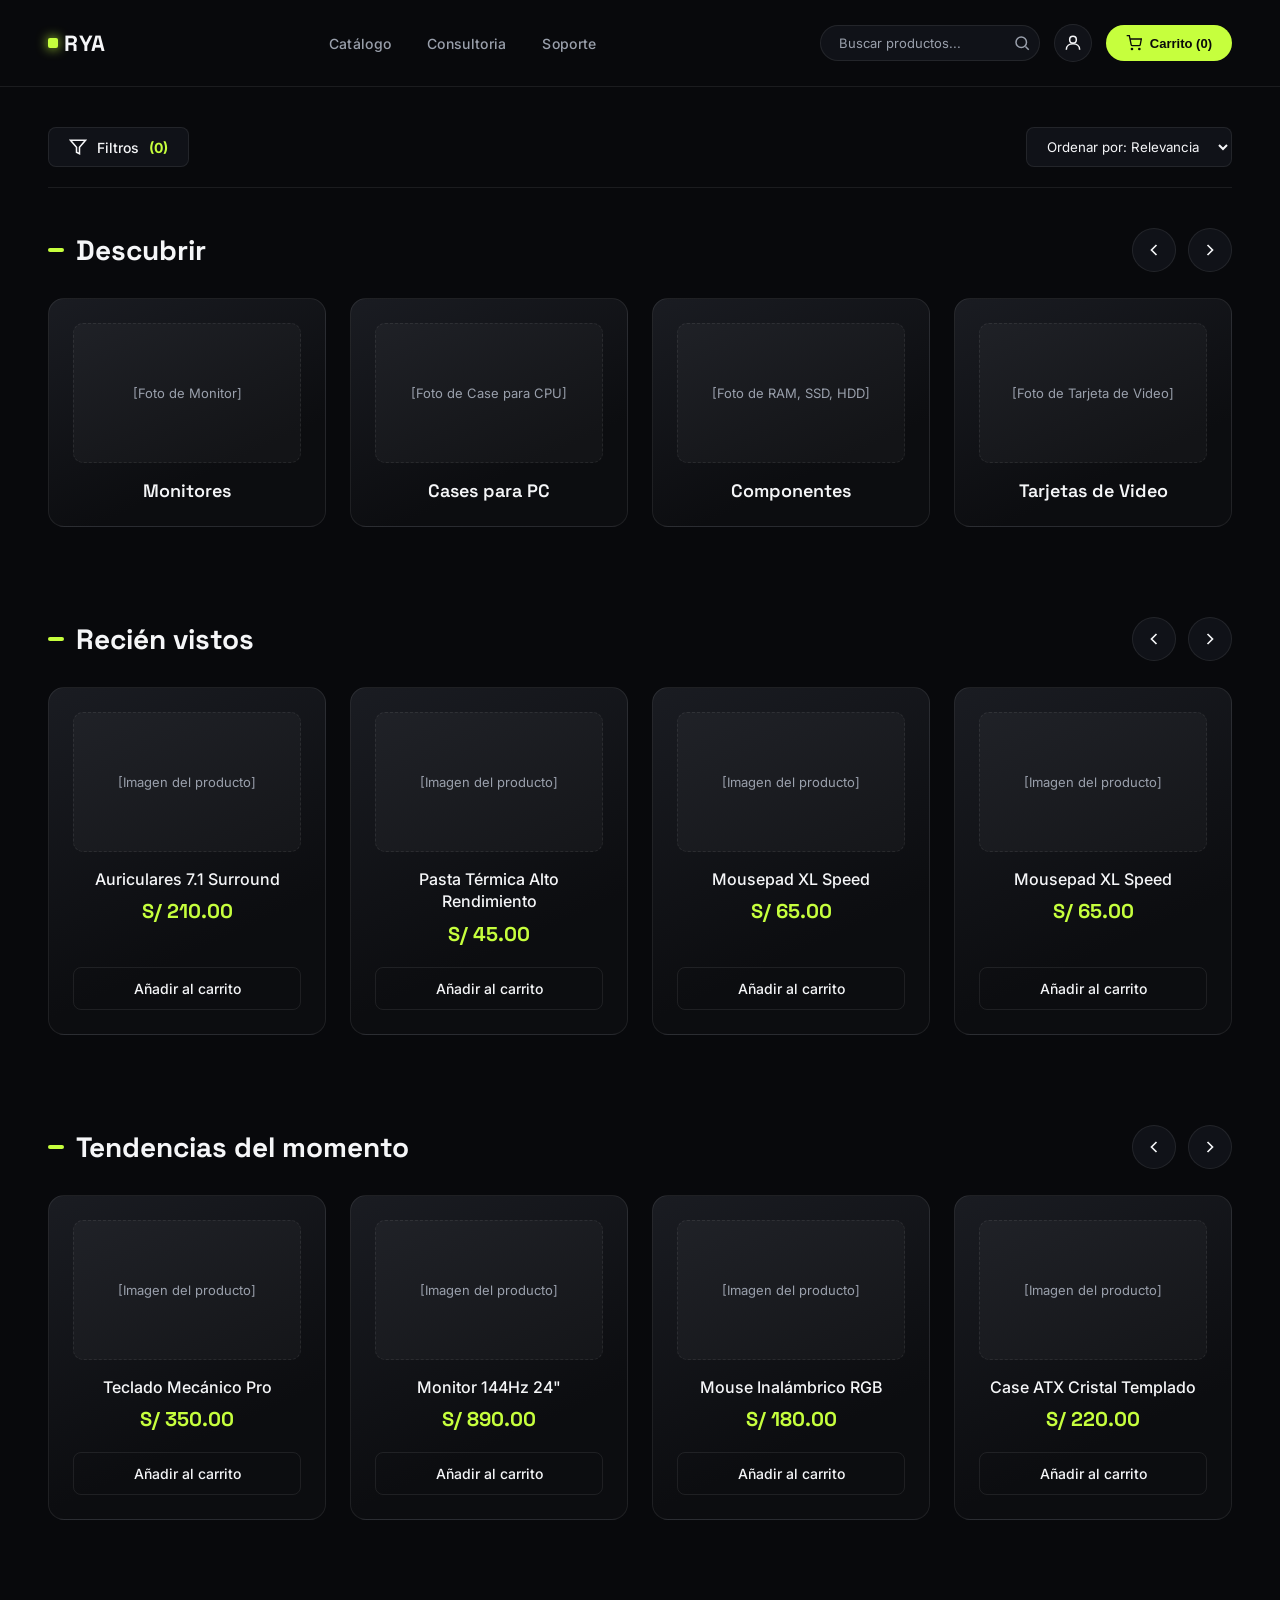
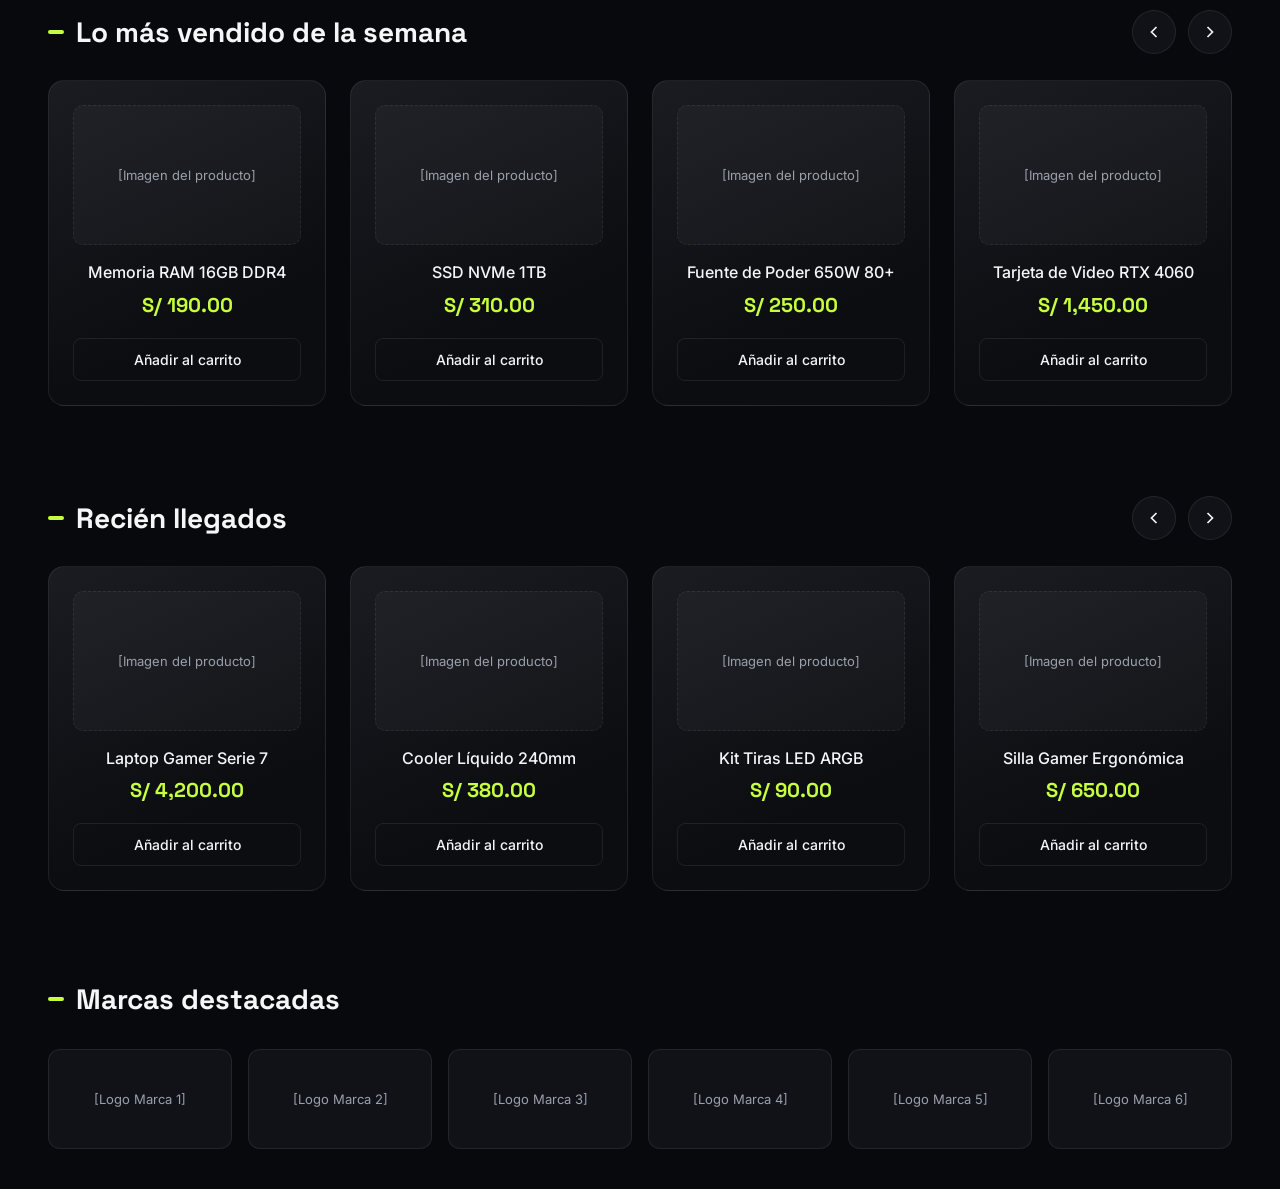
==== src/main/resources/static/index.html @ 14c5482c "Añadido de carrusel para todas las secciones" ====
<!DOCTYPE html>
<html lang="es">
<head>
<meta charset="UTF-8">
<meta name="viewport" content="width=device-width, initial-scale=1.0">
<title>VOLTA — Tecnología que se siente</title>
<link rel="preconnect" href="https://fonts.googleapis.com">
<link href="https://fonts.googleapis.com/css2?family=Space+Grotesk:wght@500;700&family=Inter:wght@400;500;600&display=swap" rel="stylesheet">
<link rel="stylesheet" href="styles.css">
</head>
<body>

<header>
  <div class="logo">RYA</div>
  <nav>
    <ul>
      <li><a href="#">Catálogo</a></li>
      <li><a href="#">Consultoria</a></li>
      <li><a href="#">Soporte</a></li>
    </ul>
  </nav>
  <div class="nav-icons">
    <div class="search-box">
      <input type="text" placeholder="Buscar productos...">
      <svg width="18" height="18" viewBox="0 0 24 24" fill="none" stroke="currentColor" stroke-width="2">
        <circle cx="11" cy="11" r="7"></circle>
        <line x1="21" y1="21" x2="16.65" y2="16.65"></line>
      </svg>
    </div>
    <button class="icon-btn" aria-label="Cuenta">
      <svg width="20" height="20" viewBox="0 0 24 24" fill="none" stroke="currentColor" stroke-width="1.8">
        <circle cx="12" cy="8" r="4"></circle>
        <path d="M4 20c0-4.4 3.6-7 8-7s8 2.6 8 7"></path>
      </svg>
    </button>
    <button class="cart-btn">
      <svg width="16" height="16" viewBox="0 0 24 24" fill="none" stroke="currentColor" stroke-width="2">
        <circle cx="9" cy="21" r="1"></circle>
        <circle cx="20" cy="21" r="1"></circle>
        <path d="M1 1h4l2.7 13.4a2 2 0 0 0 2 1.6h9.7a2 2 0 0 0 2-1.6L23 6H6"></path>
      </svg>
      Carrito (0)
    </button>
  </div>
</header>

<main class="page-content">
  
  <!-- BARRA DE HERRAMIENTAS (TOOLBAR) -->
  <div class="shop-toolbar">
    <button id="btnOpenFilters" class="filter-btn">
      <svg width="18" height="18" viewBox="0 0 24 24" fill="none" stroke="currentColor" stroke-width="2">
        <polygon points="22 3 2 3 10 12.46 10 19 14 21 14 12.46 22 3"></polygon>
      </svg>
      Filtros <span id="filterCount">(0)</span>
    </button>
    <div class="sort-box">
      <select>
        <option>Ordenar por: Relevancia</option>
        <option>Precio: Menor a Mayor</option>
        <option>Precio: Mayor a Menor</option>
        <option>Lo más nuevo</option>
      </select>
    </div>
  </div>

  <!-- FONDO OSCURO DEL MENÚ LATERAL -->
  <div class="filter-overlay" id="filterOverlay"></div>

  <!-- MENÚ LATERAL DE FILTROS -->
  <aside class="filter-sidebar" id="filterSidebar">
    <div class="filter-header">
      <h3>Filtros</h3>
      <button id="btnCloseFilters" class="icon-btn" aria-label="Cerrar filtros">
        <svg width="20" height="20" viewBox="0 0 24 24" fill="none" stroke="currentColor" stroke-width="2">
          <line x1="18" y1="6" x2="6" y2="18"></line>
          <line x1="6" y1="6" x2="18" y2="18"></line>
        </svg>
      </button>
    </div>

    <div class="filter-body" id="dynamicFilterContainer">
      <!-- Los filtros se generarán dinámicamente aquí -->

    </div>

    <div class="filter-footer">
      <button id="btnClearFilters" class="btn-ghost">Limpiar filtros</button>
      <button id="btnApplyFilters" class="btn-primary">Ver resultados</button>
    </div>
  </aside>


  <!-- CATEGORÍAS -->
  <section class="section carousel-section">
    <div class="carousel-header">
      <h2 class="section-title">Descubrir</h2>
      <div class="carousel-controls">
        <!-- Botón Anterior con la clase btn-prev -->
        <button class="carousel-btn btn-prev" aria-label="Anterior">
          <svg width="20" height="20" viewBox="0 0 24 24" fill="none" stroke="currentColor" stroke-width="2"><polyline points="15 18 9 12 15 6"></polyline></svg>
        </button>
        <!-- Botón Siguiente con la clase btn-next -->
        <button class="carousel-btn btn-next" aria-label="Siguiente">
          <svg width="20" height="20" viewBox="0 0 24 24" fill="none" stroke="currentColor" stroke-width="2"><polyline points="9 18 15 12 9 6"></polyline></svg>
        </button>
      </div>
    </div>
    
    <!-- Contenedor del track sin ID -->
    <div class="carousel-track">
      <div class="carousel-item">
        <div class="img-placeholder">[Foto de Monitor]</div>
        <h3>Monitores</h3>
      </div>
      <div class="carousel-item">
        <div class="img-placeholder">[Foto de Case para CPU]</div>
        <h3>Cases para PC</h3>
      </div>
      <div class="carousel-item">
        <div class="img-placeholder">[Foto de RAM, SSD, HDD]</div>
        <h3>Componentes</h3>
      </div>
      <div class="carousel-item">
        <div class="img-placeholder">[Foto de Tarjeta de Video]</div>
        <h3>Tarjetas de Video</h3>
      </div>
      <div class="carousel-item">
        <div class="img-placeholder">[Foto de Laptop]</div>
        <h3>Laptops</h3>
      </div>
      <div class="carousel-item">
        <div class="img-placeholder">[Foto de Luces RGB, Mouse, Teclado]</div>
        <h3>Periféricos & Setup</h3>
      </div>
    </div>
  </section>

  <!-- RECIÉN VISTOS -->
  <section class="section carousel-section">
    <div class="carousel-header">
      <!-- TITULO DE LA SECCION -->
      <h2 class="section-title">Recién vistos</h2>
      <div class="carousel-controls">
        <!-- Botón Anterior con la clase btn-prev -->
        <button class="carousel-btn btn-prev" aria-label="Anterior">
          <svg width="20" height="20" viewBox="0 0 24 24" fill="none" stroke="currentColor" stroke-width="2"><polyline points="15 18 9 12 15 6"></polyline></svg>
        </button>
        <!-- Botón Siguiente con la clase btn-next -->
        <button class="carousel-btn btn-next" aria-label="Siguiente">
          <svg width="20" height="20" viewBox="0 0 24 24" fill="none" stroke="currentColor" stroke-width="2"><polyline points="9 18 15 12 9 6"></polyline></svg>
        </button>
      </div>
    </div>
  
    <div class="carousel-track">
      <!-- Ítems del carrusel -->
      <div class="carousel-item">
        <div class="img-placeholder">[Imagen del producto]</div>
        <div class="product-info">
          <h4>Auriculares 7.1 Surround</h4>
          <span class="price">S/ 210.00</span>
        </div>
        <button class="add-to-cart">Añadir al carrito</button>
      </div>
      <div class="carousel-item">
        <div class="img-placeholder">[Imagen del producto]</div>
        <div class="product-info">
          <h4>Pasta Térmica Alto Rendimiento</h4>
          <span class="price">S/ 45.00</span>
        </div>
        <button class="add-to-cart">Añadir al carrito</button>
      </div>
      <div class="carousel-item">
        <div class="img-placeholder">[Imagen del producto]</div>
        <div class="product-info">
          <h4>Mousepad XL Speed</h4>
          <span class="price">S/ 65.00</span>
        </div>
        <button class="add-to-cart">Añadir al carrito</button>
      </div>
      <div class="carousel-item">
        <div class="img-placeholder">[Imagen del producto]</div>
        <div class="product-info">
          <h4>Mousepad XL Speed</h4>
          <span class="price">S/ 65.00</span>
        </div>
        <button class="add-to-cart">Añadir al carrito</button>
      </div>
      <div class="carousel-item">
        <div class="img-placeholder">[Imagen del producto]</div>
        <div class="product-info">
          <h4>Mousepad XL Speed</h4>
          <span class="price">S/ 65.00</span>
        </div>
        <button class="add-to-cart">Añadir al carrito</button>
      </div>
      <div class="carousel-item">
        <div class="img-placeholder">[Imagen del producto]</div>
        <div class="product-info">
          <h4>Mousepad XL Speed</h4>
          <span class="price">S/ 65.00</span>
        </div>
        <button class="add-to-cart">Añadir al carrito</button>
      </div>
      <article class="product-card" style="opacity: 0;"> <!-- Espacio vacío intencional si no hay más -->
      </article>
    </div>
  </section>

  <!-- TENDENCIAS DEL MOMENTO -->
  <section class="section carousel-section">
    <div class="carousel-header">
      <!-- TITULO DE LA SECCION -->
      <h2 class="section-title">Tendencias del momento</h2>
      <div class="carousel-controls">
        <!-- Botón Anterior con la clase btn-prev -->
        <button class="carousel-btn btn-prev" aria-label="Anterior">
          <svg width="20" height="20" viewBox="0 0 24 24" fill="none" stroke="currentColor" stroke-width="2"><polyline points="15 18 9 12 15 6"></polyline></svg>
        </button>
        <!-- Botón Siguiente con la clase btn-next -->
        <button class="carousel-btn btn-next" aria-label="Siguiente">
          <svg width="20" height="20" viewBox="0 0 24 24" fill="none" stroke="currentColor" stroke-width="2"><polyline points="9 18 15 12 9 6"></polyline></svg>
        </button>
      </div>
    </div>
  
    <div class="carousel-track">
      <!-- Ítems del carrusel -->
      <div class="carousel-item">
        <div class="img-placeholder">[Imagen del producto]</div>
        <div class="product-info">
          <h4>Teclado Mecánico Pro</h4>
          <span class="price">S/ 350.00</span>
        </div>
        <button class="add-to-cart">Añadir al carrito</button>
      </div>
      <div class="carousel-item">
        <div class="img-placeholder">[Imagen del producto]</div>
        <div class="product-info">
          <h4>Monitor 144Hz 24"</h4>
          <span class="price">S/ 890.00</span>
        </div>
        <button class="add-to-cart">Añadir al carrito</button>
      </div>
      <div class="carousel-item">
        <div class="img-placeholder">[Imagen del producto]</div>
        <div class="product-info">
          <h4>Mouse Inalámbrico RGB</h4>
          <span class="price">S/ 180.00</span>
        </div>
        <button class="add-to-cart">Añadir al carrito</button>
      </div>
      <div class="carousel-item">
        <div class="img-placeholder">[Imagen del producto]</div>
        <div class="product-info">
          <h4>Case ATX Cristal Templado</h4>
          <span class="price">S/ 220.00</span>
        </div>
        <button class="add-to-cart">Añadir al carrito</button>
      </div>

      <article class="product-card" style="opacity: 0;"> <!-- Espacio vacío intencional si no hay más -->
      </article>
    </div>
  </section>

  <!-- LO MÁS VENDIDO DE LA SEMANA -->
  <section class="section carousel-section">
    <div class="carousel-header">
      <!-- TITULO DE LA SECCION -->
      <h2 class="section-title">Lo más vendido de la semana</h2>
      <div class="carousel-controls">
        <!-- Botón Anterior con la clase btn-prev -->
        <button class="carousel-btn btn-prev" aria-label="Anterior">
          <svg width="20" height="20" viewBox="0 0 24 24" fill="none" stroke="currentColor" stroke-width="2"><polyline points="15 18 9 12 15 6"></polyline></svg>
        </button>
        <!-- Botón Siguiente con la clase btn-next -->
        <button class="carousel-btn btn-next" aria-label="Siguiente">
          <svg width="20" height="20" viewBox="0 0 24 24" fill="none" stroke="currentColor" stroke-width="2"><polyline points="9 18 15 12 9 6"></polyline></svg>
        </button>
      </div>
    </div>
  
    <div class="carousel-track">
      <!-- Ítems del carrusel -->
      <div class="carousel-item">
        <div class="img-placeholder">[Imagen del producto]</div>
        <div class="product-info">
          <h4>Memoria RAM 16GB DDR4</h4>
          <span class="price">S/ 190.00</span>
        </div>
        <button class="add-to-cart">Añadir al carrito</button>
      </div>
      <div class="carousel-item">
        <div class="img-placeholder">[Imagen del producto]</div>
        <div class="product-info">
          <h4>SSD NVMe 1TB</h4>
          <span class="price">S/ 310.00</span>
        </div>
        <button class="add-to-cart">Añadir al carrito</button>
      </div>
      <div class="carousel-item">
        <div class="img-placeholder">[Imagen del producto]</div>
        <div class="product-info">
          <h4>Fuente de Poder 650W 80+</h4>
          <span class="price">S/ 250.00</span>
        </div>
        <button class="add-to-cart">Añadir al carrito</button>
      </div>
      <div class="carousel-item">
        <div class="img-placeholder">[Imagen del producto]</div>
        <div class="product-info">
          <h4>Tarjeta de Video RTX 4060</h4>
          <span class="price">S/ 1,450.00</span>
        </div>
        <button class="add-to-cart">Añadir al carrito</button>
      </div>
      <article class="product-card" style="opacity: 0;"> <!-- Espacio vacío intencional si no hay más -->
      </article>
    </div>
  </section>

  <!-- RECIÉN LLEGADOS -->
  <section class="section carousel-section">
    <div class="carousel-header">
      <!-- TITULO DE LA SECCION -->
      <h2 class="section-title">Recién llegados</h2>
      <div class="carousel-controls">
        <!-- Botón Anterior con la clase btn-prev -->
        <button class="carousel-btn btn-prev" aria-label="Anterior">
          <svg width="20" height="20" viewBox="0 0 24 24" fill="none" stroke="currentColor" stroke-width="2"><polyline points="15 18 9 12 15 6"></polyline></svg>
        </button>
        <!-- Botón Siguiente con la clase btn-next -->
        <button class="carousel-btn btn-next" aria-label="Siguiente">
          <svg width="20" height="20" viewBox="0 0 24 24" fill="none" stroke="currentColor" stroke-width="2"><polyline points="9 18 15 12 9 6"></polyline></svg>
        </button>
      </div>
    </div>
  
    <div class="carousel-track">
      <!-- Ítems del carrusel -->
      <div class="carousel-item">
        <div class="img-placeholder">[Imagen del producto]</div>
        <div class="product-info">
          <h4>Laptop Gamer Serie 7</h4>
          <span class="price">S/ 4,200.00</span>
        </div>
        <button class="add-to-cart">Añadir al carrito</button>
      </div>
      <div class="carousel-item">
        <div class="img-placeholder">[Imagen del producto]</div>
        <div class="product-info">
          <h4>Cooler Líquido 240mm</h4>
          <span class="price">S/ 380.00</span>
        </div>
        <button class="add-to-cart">Añadir al carrito</button>
      </div>
      <div class="carousel-item">
        <div class="img-placeholder">[Imagen del producto]</div>
        <div class="product-info">
          <h4>Kit Tiras LED ARGB</h4>
          <span class="price">S/ 90.00</span>
        </div>
        <button class="add-to-cart">Añadir al carrito</button>
      </div>
      <div class="carousel-item">
        <div class="img-placeholder">[Imagen del producto]</div>
        <div class="product-info">
          <h4>Silla Gamer Ergonómica</h4>
          <span class="price">S/ 650.00</span>
        </div>
        <button class="add-to-cart">Añadir al carrito</button>
      </div>
      <article class="product-card" style="opacity: 0;"> <!-- Espacio vacío intencional si no hay más -->
      </article>
    </div>
  </section>

  <!-- MARCAS DESTACADAS -->
  <section class="section">
    <h2 class="section-title">Marcas destacadas</h2>
    <div class="brands-grid">
      <div class="brand-box">[Logo Marca 1]</div>
      <div class="brand-box">[Logo Marca 2]</div>
      <div class="brand-box">[Logo Marca 3]</div>
      <div class="brand-box">[Logo Marca 4]</div>
      <div class="brand-box">[Logo Marca 5]</div>
      <div class="brand-box">[Logo Marca 6]</div>
    </div>
  </section>

</main>

<script src="script.js"></script>
</body>
</html>
---- src/main/resources/static/styles.css ----
:root{
  --bg:#08090c;
  --bg-alt:#101218;
  --text:#f5f6f8;
  --muted:#9aa0ac;
  --lime:#c6ff3d;
  --violet:#7b61ff;
  --line:rgba(255,255,255,0.08);
}

*{margin:0;padding:0;box-sizing:border-box;}

body{
  background:var(--bg);
  color:var(--text);
  font-family:'Inter',sans-serif;
  overflow-x:hidden;
}

/* ---------- NAVBAR ---------- */
header{
  display:flex;
  align-items:center;
  justify-content:space-between;
  padding:24px 48px;
  border-bottom:1px solid var(--line);
  position:relative;
  z-index:10;
  background:var(--bg);
}

.logo{
  font-family:'Space Grotesk',sans-serif;
  font-weight:700;
  font-size:22px;
  letter-spacing:0.5px;
  display:flex;
  align-items:center;
  gap:6px;
}
.logo::before{
  content:"";
  width:10px;height:10px;
  background:var(--lime);
  border-radius:2px;
  display:inline-block;
  box-shadow:0 0 12px var(--lime);
}

nav ul{
  list-style:none;
  display:flex;
  gap:36px;
}
nav a{
  color:var(--muted);
  text-decoration:none;
  font-size:14px;
  font-weight:500;
  letter-spacing:0.3px;
  transition:color .2s ease;
}
nav a:hover{color:var(--text);}

.nav-icons{
  display:flex;
  align-items:center;
  gap:14px;
}

.search-box{
  display:flex;
  align-items:center;
  justify-content:space-between;
  background:var(--bg-alt);
  border:1px solid var(--line);
  border-radius:999px;
  padding:8px 8px 8px 18px;
  width:220px;
  transition:border-color .2s ease;
}
.search-box:focus-within{
  border-color:rgba(198,255,61,0.4);
}
.search-box input{
  background:none;
  border:none;
  outline:none;
  color:var(--text);
  font-family:'Inter',sans-serif;
  font-size:13px;
  width:100%;
}
.search-box input::placeholder{
  color:var(--muted);
}
.search-box svg{
  color:var(--muted);
  flex-shrink:0;
  margin-left:8px;
}

.icon-btn{
  background:var(--bg-alt);
  border:1px solid var(--line);
  color:var(--text);
  width:38px;
  height:38px;
  border-radius:50%;
  display:flex;
  align-items:center;
  justify-content:center;
  cursor:pointer;
  transition:all .2s ease;
}
.icon-btn:hover{
  background: #d3d3d3;
  color: #0a0a0a;
  border-color: #d3d3d3;
}

.cart-btn{
  background:var(--lime);
  color:#0a0a0a;
  border:none;
  padding:10px 20px;
  border-radius:999px;
  font-weight:600;
  font-size:13px;
  cursor:pointer;
  display:flex;
  align-items:center;
  gap:8px;
  transition:transform .2s ease;
}
.cart-btn:hover{transform:translateY(-2px);}

/* ---------- LAYOUT PRINCIPAL ---------- */
.page-content {
  max-width: 1400px;
  margin: 0 auto;
  padding: 40px 48px;
  display: flex;
  flex-direction: column;
  gap: 80px; 
}

.section {
  width: 100%;
}

.section-title {
  font-family: 'Space Grotesk', sans-serif;
  font-size: 28px;
  font-weight: 700;
  margin-bottom: 32px;
  color: var(--text);
  display: flex;
  align-items: center;
  gap: 12px;
}
.section-title::before {
  content: "";
  width: 16px;
  height: 4px;
  background: var(--lime);
  border-radius: 2px;
}

/* ---------- CARRUSEL DE CATEGORÍAS ---------- */
.carousel-header {
  display: flex;
  justify-content: space-between;
  align-items: center;
  margin-bottom: 16px;
}
.carousel-header .section-title {
  margin-bottom: 0;
}
.carousel-controls {
  display: flex;
  gap: 12px;
}
.carousel-btn {
  background: var(--bg-alt);
  color: var(--text);
  border: 1px solid var(--line);
  border-radius: 50%;
  width: 44px;
  height: 44px;
  display: flex;
  align-items: center;
  justify-content: center;
  cursor: pointer;
  transition: all 0.2s ease;
}
.carousel-btn:hover {
  background: #d3d3d3; 
  color: #0a0a0a;
  border-color: #d3d3d3;
}

.carousel-track {
  display: flex;
  gap: 24px;
  overflow-x: auto;
  scroll-behavior: smooth;
  scroll-snap-type: x mandatory;
  padding: 10px 0;
  scrollbar-width: none;
}
.carousel-track::-webkit-scrollbar {
  display: none;
}

.carousel-item {
  flex: 0 0 calc(25% - 18px); 
  background: linear-gradient(155deg, #1a1c22, #0c0d10 70%);
  border: 1px solid var(--line);
  border-radius: 16px;
  padding: 24px;
  scroll-snap-align: start;
  cursor: pointer;
  transition: all 0.3s ease;
  display: flex;
  flex-direction: column;
  align-items: center;
  text-align: center;
}
.carousel-item:hover {
  background: #d3d3d3; 
  color: #0a0a0a;
  border-color: #d3d3d3;
  transform: translateY(-5px);
}
.carousel-item:hover .img-placeholder {
  background-color: #bcbcbc;
  color: #333;
  border-color: #999;
}
.carousel-item .img-placeholder {
  width: 100%;
  height: 140px;
  background-color: rgba(255,255,255,0.03);
  color: var(--muted);
  border-radius: 10px;
  display: flex;
  align-items: center;
  justify-content: center;
  font-size: 13px;
  margin-bottom: 16px;
  border: 1px dashed var(--line);
  transition: all 0.3s ease;
}
.carousel-item h3 {
  font-family: 'Space Grotesk', sans-serif;
  font-size: 18px;
  margin: 0;
  font-weight: 600;
}

/* ---------- GRILLAS DE PRODUCTOS ---------- */
.product-grid {
  display: grid;
  grid-template-columns: repeat(4, 1fr);
  gap: 24px;
}

.product-card {
  background: var(--bg-alt);
  border: 1px solid var(--line);
  border-radius: 16px;
  padding: 20px;
  display: flex;
  flex-direction: column;
  transition: all 0.3s ease;
}
.product-card:hover {
  border-color: #d3d3d3;
  transform: translateY(-5px);
}

.product-img {
  width: 100%;
  height: 200px;
  background: rgba(255,255,255,0.02);
  border-radius: 8px;
  display: flex;
  align-items: center;
  justify-content: center;
  color: var(--muted);
  font-size: 13px;
  margin-bottom: 20px;
  border: 1px dashed var(--line);
}

.product-info {
  margin-bottom: 20px;
  flex-grow: 1;
}
.product-info h4 {
  font-size: 16px;
  font-weight: 500;
  margin-bottom: 8px;
  color: var(--text);
  line-height: 1.4;
}
.product-info .price {
  font-family: 'Space Grotesk', sans-serif;
  font-size: 20px;
  font-weight: 700;
  color: var(--lime);
}

.add-to-cart {
  width: 100%;
  background: transparent;
  color: var(--text);
  border: 1px solid var(--line);
  padding: 12px;
  border-radius: 8px;
  font-size: 14px;
  font-weight: 500;
  font-family: 'Inter', sans-serif;
  cursor: pointer;
  transition: all 0.2s ease;
}
.add-to-cart:hover {
  background: #d3d3d3;
  color: #0a0a0a;
  border-color: #d3d3d3;
}

/* ---------- GRILLA DE MARCAS ---------- */
.brands-grid {
  display: grid;
  grid-template-columns: repeat(6, 1fr);
  gap: 16px;
}
.brand-box {
  background: var(--bg-alt);
  border: 1px solid var(--line);
  border-radius: 12px;
  height: 100px;
  display: flex;
  align-items: center;
  justify-content: center;
  color: var(--muted);
  font-size: 13px;
  transition: all 0.2s ease;
  cursor: pointer;
}
.brand-box:hover {
  background: #d3d3d3;
  color: #0a0a0a;
  border-color: #d3d3d3;
}

/* ---------- RESPONSIVE ---------- */
@media (max-width: 1200px){
  .carousel-item { flex: 0 0 calc(33.333% - 16px); }
  .product-grid { grid-template-columns: repeat(3, 1fr); }
  .brands-grid { grid-template-columns: repeat(4, 1fr); }
}

@media (max-width: 900px){
  header { padding: 20px 24px; }
  nav { display: none; }
  .search-box { display: none; }
  .page-content { padding: 32px 24px; gap: 56px; }
  
  .carousel-item { flex: 0 0 calc(50% - 12px); }
  .product-grid { grid-template-columns: repeat(2, 1fr); }
  .brands-grid { grid-template-columns: repeat(3, 1fr); }
  .section-title { font-size: 24px; }
}

@media (max-width: 600px){
  .carousel-item { flex: 0 0 85%; }
  .product-grid { grid-template-columns: 1fr; }
  .brands-grid { grid-template-columns: repeat(2, 1fr); }
}

/* ---------- TOOLBAR Y BOTÓN DE FILTROS ---------- */
.shop-toolbar {
  display: flex;
  justify-content: space-between;
  align-items: center;
  margin-bottom: -40px; 
  border-bottom: 1px solid var(--line);
  padding-bottom: 20px;
}

.filter-btn {
  background: var(--bg-alt);
  color: var(--text);
  border: 1px solid var(--line);
  padding: 10px 20px;
  border-radius: 8px;
  font-family: 'Inter', sans-serif;
  font-weight: 500;
  font-size: 14px;
  cursor: pointer;
  display: flex;
  align-items: center;
  gap: 10px;
  transition: all 0.2s ease;
}

.filter-btn:hover {
  background: #d3d3d3; 
  color: #0a0a0a;
  border-color: #d3d3d3;
}

#filterCount {
  color: var(--lime);
  font-weight: 700;
}
.filter-btn:hover #filterCount {
  color: #0a0a0a;
}

.sort-box select {
  background: var(--bg-alt);
  color: var(--text);
  border: 1px solid var(--line);
  padding: 10px 16px;
  border-radius: 8px;
  font-family: 'Inter', sans-serif;
  outline: none;
  cursor: pointer;
}

/* ---------- SIDEBAR DE FILTROS (DRAWER) - LADO IZQUIERDO ---------- */
.filter-overlay {
  position: fixed;
  top: 0; left: 0; width: 100%; height: 100%;
  background: rgba(0, 0, 0, 0.6);
  z-index: 99;
  opacity: 0;
  pointer-events: none;
  transition: opacity 0.3s ease;
}
.filter-overlay.active {
  opacity: 1;
  pointer-events: auto;
}

.filter-sidebar {
  position: fixed;
  top: 0; 
  left: -420px; /* Sale desde la izquierda */
  width: 400px;
  max-width: 100%;
  height: 100vh;
  background: var(--bg-alt);
  z-index: 100;
  border-right: 1px solid var(--line); /* Borde cambiado de izquierda a derecha */
  display: flex;
  flex-direction: column;
  transition: left 0.3s cubic-bezier(0.4, 0, 0.2, 1);
}
.filter-sidebar.active {
  left: 0; /* Entra por la izquierda */
}

.filter-header {
  padding: 24px;
  border-bottom: 1px solid var(--line);
  display: flex;
  justify-content: space-between;
  align-items: center;
}
.filter-header h3 {
  font-family: 'Space Grotesk', sans-serif;
  font-size: 20px;
}

.filter-body {
  padding: 24px;
  overflow-y: auto;
  flex-grow: 1;
}

/* ACORDEONES (<details>) */
.filter-group {
  margin-bottom: 16px;
  border-bottom: 1px solid var(--line);
  padding-bottom: 16px;
}
.filter-group summary {
  font-weight: 600;
  font-size: 15px;
  cursor: pointer;
  list-style: none;
  display: flex;
  justify-content: space-between;
  align-items: center;
}
.filter-group summary::-webkit-details-marker {
  display: none;
}
.filter-group summary::after {
  content: "+";
  color: var(--muted);
  font-size: 18px;
}
.filter-group[open] summary::after {
  content: "−";
}

.filter-options {
  display: flex;
  flex-direction: column;
  gap: 12px;
  margin-top: 16px;
}
.filter-options.two-columns {
  display: grid;
  grid-template-columns: 1fr 1fr;
}

/* CHECKBOXES PERSONALIZADOS */
.filter-options label {
  font-size: 14px;
  color: var(--muted);
  cursor: pointer;
  display: flex;
  align-items: center;
  gap: 10px;
  transition: color 0.2s;
}
.filter-options label:hover {
  color: var(--text);
}
.filter-options input[type="checkbox"] {
  accent-color: #d3d3d3; 
  width: 16px;
  height: 16px;
  cursor: pointer;
}

/* ---------- PIE DE FILTROS Y BOTONES MEJORADOS ---------- */
.filter-footer {
  padding: 24px;
  border-top: 1px solid var(--line);
  background: var(--bg-alt);
  display: flex;
  gap: 16px;
}
.filter-footer button {
  flex: 1;
  text-align: center;
  justify-content: center;
  padding: 14px 0;
  font-family: 'Inter', sans-serif;
  font-size: 14px;
  font-weight: 600;
  border-radius: 8px;
  cursor: pointer;
  transition: all 0.2s ease;
}

/* Botón Limpiar Filtros */
#btnClearFilters {
  background: transparent;
  color: var(--muted);
  border: 1px solid var(--muted);
}
#btnClearFilters:hover {
  background: rgba(255, 255, 255, 0.05);
  color: var(--text);
  border-color: var(--text);
}

/* Botón Ver Resultados */
#btnApplyFilters {
  background: var(--lime);
  color: #0a0a0a;
  border: 1px solid var(--lime);
}
#btnApplyFilters:hover {
  transform: translateY(-2px);
  box-shadow: 0 4px 12px rgba(198, 255, 61, 0.2);
}
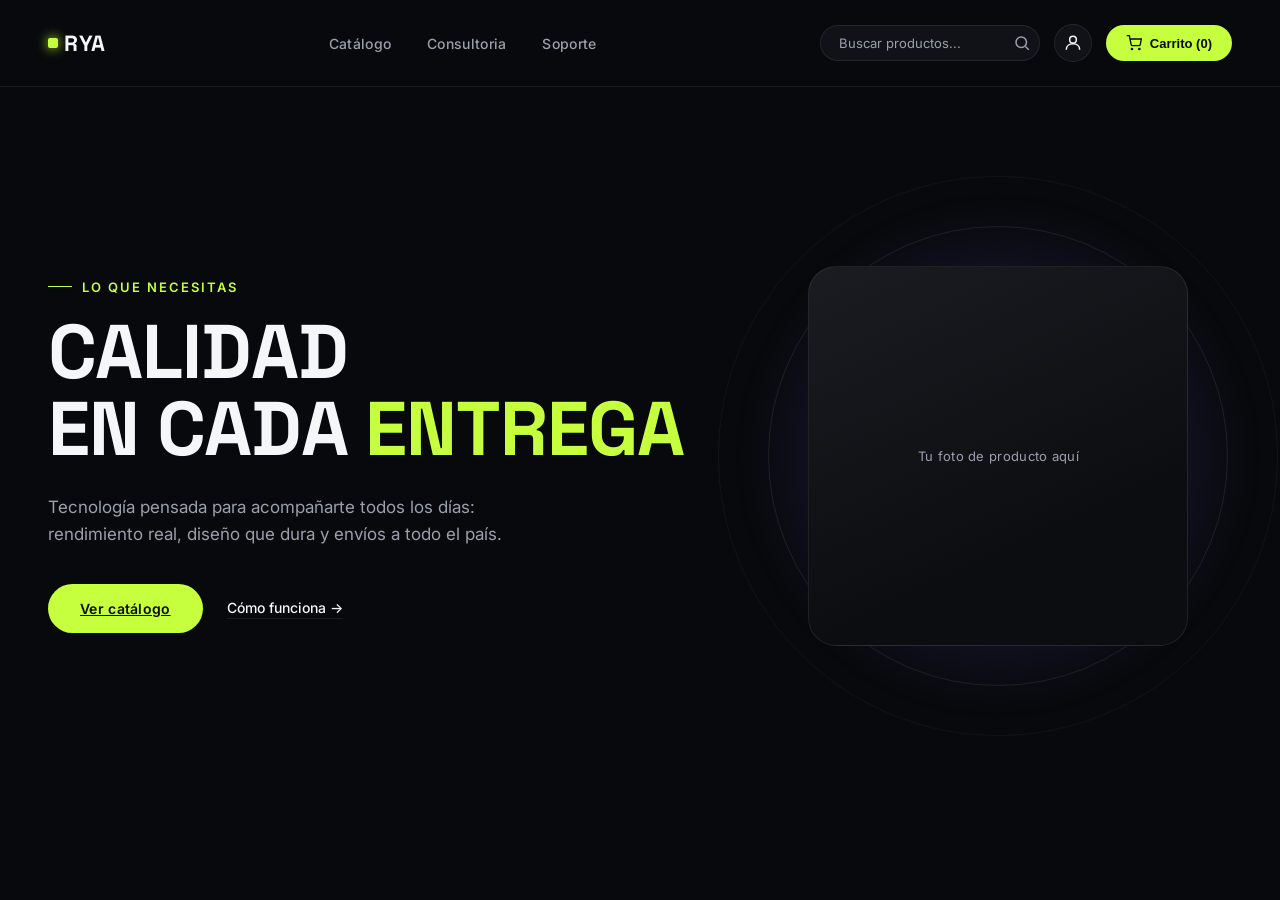
==== commit dc5d2d84: "cambios de indiex y agregacion de carpetas" ====
--- a/src/main/resources/static/index.html
+++ b/src/main/resources/static/index.html
@@ -14,7 +14,7 @@
   <div class="logo">RYA</div>
   <nav>
     <ul>
-      <li><a href="#">Catálogo</a></li>
+      <li><a href="catalogo.html">Catálogo</a></li>
       <li><a href="#">Consultoria</a></li>
       <li><a href="#">Soporte</a></li>
     </ul>
@@ -43,355 +43,29 @@
     </button>
   </div>
 </header>
-
-<main class="page-content">
-  
-  <!-- BARRA DE HERRAMIENTAS (TOOLBAR) -->
-  <div class="shop-toolbar">
-    <button id="btnOpenFilters" class="filter-btn">
-      <svg width="18" height="18" viewBox="0 0 24 24" fill="none" stroke="currentColor" stroke-width="2">
-        <polygon points="22 3 2 3 10 12.46 10 19 14 21 14 12.46 22 3"></polygon>
-      </svg>
-      Filtros <span id="filterCount">(0)</span>
-    </button>
-    <div class="sort-box">
-      <select>
-        <option>Ordenar por: Relevancia</option>
-        <option>Precio: Menor a Mayor</option>
-        <option>Precio: Mayor a Menor</option>
-        <option>Lo más nuevo</option>
-      </select>
+<section class="hero">
+  <div class="hero-copy">
+    <div class="eyebrow">Lo que necesitas</div>
+    <h1>Calidad<br>en cada <span>entrega</span></h1>
+    <p class="hero-sub">
+      Tecnología pensada para acompañarte todos los días: rendimiento real,
+      diseño que dura y envíos a todo el país.
+    </p>
+    <div class="hero-actions">
+      <a href="catalogo.html" class="btn-primary">Ver catálogo</a>
+      <a href="#" class="btn-ghost">Cómo funciona →</a>
     </div>
   </div>
 
-  <!-- FONDO OSCURO DEL MENÚ LATERAL -->
-  <div class="filter-overlay" id="filterOverlay"></div>
-
-  <!-- MENÚ LATERAL DE FILTROS -->
-  <aside class="filter-sidebar" id="filterSidebar">
-    <div class="filter-header">
-      <h3>Filtros</h3>
-      <button id="btnCloseFilters" class="icon-btn" aria-label="Cerrar filtros">
-        <svg width="20" height="20" viewBox="0 0 24 24" fill="none" stroke="currentColor" stroke-width="2">
-          <line x1="18" y1="6" x2="6" y2="18"></line>
-          <line x1="6" y1="6" x2="18" y2="18"></line>
-        </svg>
-      </button>
-    </div>
-
-    <div class="filter-body" id="dynamicFilterContainer">
-      <!-- Los filtros se generarán dinámicamente aquí -->
-
-    </div>
-
-    <div class="filter-footer">
-      <button id="btnClearFilters" class="btn-ghost">Limpiar filtros</button>
-      <button id="btnApplyFilters" class="btn-primary">Ver resultados</button>
-    </div>
-  </aside>
+  <div class="hero-visual" id="heroVisual">
+    <div class="ring ring-2"></div>
+    <div class="ring ring-1"></div>
+    <div class="glow" id="glow"></div>
+    <div class="product-slot" id="productSlot"></div>
+  </div>
+</section>
 
 
-  <!-- CATEGORÍAS -->
-  <section class="section carousel-section">
-    <div class="carousel-header">
-      <h2 class="section-title">Descubrir</h2>
-      <div class="carousel-controls">
-        <!-- Botón Anterior con la clase btn-prev -->
-        <button class="carousel-btn btn-prev" aria-label="Anterior">
-          <svg width="20" height="20" viewBox="0 0 24 24" fill="none" stroke="currentColor" stroke-width="2"><polyline points="15 18 9 12 15 6"></polyline></svg>
-        </button>
-        <!-- Botón Siguiente con la clase btn-next -->
-        <button class="carousel-btn btn-next" aria-label="Siguiente">
-          <svg width="20" height="20" viewBox="0 0 24 24" fill="none" stroke="currentColor" stroke-width="2"><polyline points="9 18 15 12 9 6"></polyline></svg>
-        </button>
-      </div>
-    </div>
-    
-    <!-- Contenedor del track sin ID -->
-    <div class="carousel-track">
-      <div class="carousel-item">
-        <div class="img-placeholder">[Foto de Monitor]</div>
-        <h3>Monitores</h3>
-      </div>
-      <div class="carousel-item">
-        <div class="img-placeholder">[Foto de Case para CPU]</div>
-        <h3>Cases para PC</h3>
-      </div>
-      <div class="carousel-item">
-        <div class="img-placeholder">[Foto de RAM, SSD, HDD]</div>
-        <h3>Componentes</h3>
-      </div>
-      <div class="carousel-item">
-        <div class="img-placeholder">[Foto de Tarjeta de Video]</div>
-        <h3>Tarjetas de Video</h3>
-      </div>
-      <div class="carousel-item">
-        <div class="img-placeholder">[Foto de Laptop]</div>
-        <h3>Laptops</h3>
-      </div>
-      <div class="carousel-item">
-        <div class="img-placeholder">[Foto de Luces RGB, Mouse, Teclado]</div>
-        <h3>Periféricos & Setup</h3>
-      </div>
-    </div>
-  </section>
-
-  <!-- RECIÉN VISTOS -->
-  <section class="section carousel-section">
-    <div class="carousel-header">
-      <!-- TITULO DE LA SECCION -->
-      <h2 class="section-title">Recién vistos</h2>
-      <div class="carousel-controls">
-        <!-- Botón Anterior con la clase btn-prev -->
-        <button class="carousel-btn btn-prev" aria-label="Anterior">
-          <svg width="20" height="20" viewBox="0 0 24 24" fill="none" stroke="currentColor" stroke-width="2"><polyline points="15 18 9 12 15 6"></polyline></svg>
-        </button>
-        <!-- Botón Siguiente con la clase btn-next -->
-        <button class="carousel-btn btn-next" aria-label="Siguiente">
-          <svg width="20" height="20" viewBox="0 0 24 24" fill="none" stroke="currentColor" stroke-width="2"><polyline points="9 18 15 12 9 6"></polyline></svg>
-        </button>
-      </div>
-    </div>
-  
-    <div class="carousel-track">
-      <!-- Ítems del carrusel -->
-      <div class="carousel-item">
-        <div class="img-placeholder">[Imagen del producto]</div>
-        <div class="product-info">
-          <h4>Auriculares 7.1 Surround</h4>
-          <span class="price">S/ 210.00</span>
-        </div>
-        <button class="add-to-cart">Añadir al carrito</button>
-      </div>
-      <div class="carousel-item">
-        <div class="img-placeholder">[Imagen del producto]</div>
-        <div class="product-info">
-          <h4>Pasta Térmica Alto Rendimiento</h4>
-          <span class="price">S/ 45.00</span>
-        </div>
-        <button class="add-to-cart">Añadir al carrito</button>
-      </div>
-      <div class="carousel-item">
-        <div class="img-placeholder">[Imagen del producto]</div>
-        <div class="product-info">
-          <h4>Mousepad XL Speed</h4>
-          <span class="price">S/ 65.00</span>
-        </div>
-        <button class="add-to-cart">Añadir al carrito</button>
-      </div>
-      <div class="carousel-item">
-        <div class="img-placeholder">[Imagen del producto]</div>
-        <div class="product-info">
-          <h4>Mousepad XL Speed</h4>
-          <span class="price">S/ 65.00</span>
-        </div>
-        <button class="add-to-cart">Añadir al carrito</button>
-      </div>
-      <div class="carousel-item">
-        <div class="img-placeholder">[Imagen del producto]</div>
-        <div class="product-info">
-          <h4>Mousepad XL Speed</h4>
-          <span class="price">S/ 65.00</span>
-        </div>
-        <button class="add-to-cart">Añadir al carrito</button>
-      </div>
-      <div class="carousel-item">
-        <div class="img-placeholder">[Imagen del producto]</div>
-        <div class="product-info">
-          <h4>Mousepad XL Speed</h4>
-          <span class="price">S/ 65.00</span>
-        </div>
-        <button class="add-to-cart">Añadir al carrito</button>
-      </div>
-      <article class="product-card" style="opacity: 0;"> <!-- Espacio vacío intencional si no hay más -->
-      </article>
-    </div>
-  </section>
-
-  <!-- TENDENCIAS DEL MOMENTO -->
-  <section class="section carousel-section">
-    <div class="carousel-header">
-      <!-- TITULO DE LA SECCION -->
-      <h2 class="section-title">Tendencias del momento</h2>
-      <div class="carousel-controls">
-        <!-- Botón Anterior con la clase btn-prev -->
-        <button class="carousel-btn btn-prev" aria-label="Anterior">
-          <svg width="20" height="20" viewBox="0 0 24 24" fill="none" stroke="currentColor" stroke-width="2"><polyline points="15 18 9 12 15 6"></polyline></svg>
-        </button>
-        <!-- Botón Siguiente con la clase btn-next -->
-        <button class="carousel-btn btn-next" aria-label="Siguiente">
-          <svg width="20" height="20" viewBox="0 0 24 24" fill="none" stroke="currentColor" stroke-width="2"><polyline points="9 18 15 12 9 6"></polyline></svg>
-        </button>
-      </div>
-    </div>
-  
-    <div class="carousel-track">
-      <!-- Ítems del carrusel -->
-      <div class="carousel-item">
-        <div class="img-placeholder">[Imagen del producto]</div>
-        <div class="product-info">
-          <h4>Teclado Mecánico Pro</h4>
-          <span class="price">S/ 350.00</span>
-        </div>
-        <button class="add-to-cart">Añadir al carrito</button>
-      </div>
-      <div class="carousel-item">
-        <div class="img-placeholder">[Imagen del producto]</div>
-        <div class="product-info">
-          <h4>Monitor 144Hz 24"</h4>
-          <span class="price">S/ 890.00</span>
-        </div>
-        <button class="add-to-cart">Añadir al carrito</button>
-      </div>
-      <div class="carousel-item">
-        <div class="img-placeholder">[Imagen del producto]</div>
-        <div class="product-info">
-          <h4>Mouse Inalámbrico RGB</h4>
-          <span class="price">S/ 180.00</span>
-        </div>
-        <button class="add-to-cart">Añadir al carrito</button>
-      </div>
-      <div class="carousel-item">
-        <div class="img-placeholder">[Imagen del producto]</div>
-        <div class="product-info">
-          <h4>Case ATX Cristal Templado</h4>
-          <span class="price">S/ 220.00</span>
-        </div>
-        <button class="add-to-cart">Añadir al carrito</button>
-      </div>
-
-      <article class="product-card" style="opacity: 0;"> <!-- Espacio vacío intencional si no hay más -->
-      </article>
-    </div>
-  </section>
-
-  <!-- LO MÁS VENDIDO DE LA SEMANA -->
-  <section class="section carousel-section">
-    <div class="carousel-header">
-      <!-- TITULO DE LA SECCION -->
-      <h2 class="section-title">Lo más vendido de la semana</h2>
-      <div class="carousel-controls">
-        <!-- Botón Anterior con la clase btn-prev -->
-        <button class="carousel-btn btn-prev" aria-label="Anterior">
-          <svg width="20" height="20" viewBox="0 0 24 24" fill="none" stroke="currentColor" stroke-width="2"><polyline points="15 18 9 12 15 6"></polyline></svg>
-        </button>
-        <!-- Botón Siguiente con la clase btn-next -->
-        <button class="carousel-btn btn-next" aria-label="Siguiente">
-          <svg width="20" height="20" viewBox="0 0 24 24" fill="none" stroke="currentColor" stroke-width="2"><polyline points="9 18 15 12 9 6"></polyline></svg>
-        </button>
-      </div>
-    </div>
-  
-    <div class="carousel-track">
-      <!-- Ítems del carrusel -->
-      <div class="carousel-item">
-        <div class="img-placeholder">[Imagen del producto]</div>
-        <div class="product-info">
-          <h4>Memoria RAM 16GB DDR4</h4>
-          <span class="price">S/ 190.00</span>
-        </div>
-        <button class="add-to-cart">Añadir al carrito</button>
-      </div>
-      <div class="carousel-item">
-        <div class="img-placeholder">[Imagen del producto]</div>
-        <div class="product-info">
-          <h4>SSD NVMe 1TB</h4>
-          <span class="price">S/ 310.00</span>
-        </div>
-        <button class="add-to-cart">Añadir al carrito</button>
-      </div>
-      <div class="carousel-item">
-        <div class="img-placeholder">[Imagen del producto]</div>
-        <div class="product-info">
-          <h4>Fuente de Poder 650W 80+</h4>
-          <span class="price">S/ 250.00</span>
-        </div>
-        <button class="add-to-cart">Añadir al carrito</button>
-      </div>
-      <div class="carousel-item">
-        <div class="img-placeholder">[Imagen del producto]</div>
-        <div class="product-info">
-          <h4>Tarjeta de Video RTX 4060</h4>
-          <span class="price">S/ 1,450.00</span>
-        </div>
-        <button class="add-to-cart">Añadir al carrito</button>
-      </div>
-      <article class="product-card" style="opacity: 0;"> <!-- Espacio vacío intencional si no hay más -->
-      </article>
-    </div>
-  </section>
-
-  <!-- RECIÉN LLEGADOS -->
-  <section class="section carousel-section">
-    <div class="carousel-header">
-      <!-- TITULO DE LA SECCION -->
-      <h2 class="section-title">Recién llegados</h2>
-      <div class="carousel-controls">
-        <!-- Botón Anterior con la clase btn-prev -->
-        <button class="carousel-btn btn-prev" aria-label="Anterior">
-          <svg width="20" height="20" viewBox="0 0 24 24" fill="none" stroke="currentColor" stroke-width="2"><polyline points="15 18 9 12 15 6"></polyline></svg>
-        </button>
-        <!-- Botón Siguiente con la clase btn-next -->
-        <button class="carousel-btn btn-next" aria-label="Siguiente">
-          <svg width="20" height="20" viewBox="0 0 24 24" fill="none" stroke="currentColor" stroke-width="2"><polyline points="9 18 15 12 9 6"></polyline></svg>
-        </button>
-      </div>
-    </div>
-  
-    <div class="carousel-track">
-      <!-- Ítems del carrusel -->
-      <div class="carousel-item">
-        <div class="img-placeholder">[Imagen del producto]</div>
-        <div class="product-info">
-          <h4>Laptop Gamer Serie 7</h4>
-          <span class="price">S/ 4,200.00</span>
-        </div>
-        <button class="add-to-cart">Añadir al carrito</button>
-      </div>
-      <div class="carousel-item">
-        <div class="img-placeholder">[Imagen del producto]</div>
-        <div class="product-info">
-          <h4>Cooler Líquido 240mm</h4>
-          <span class="price">S/ 380.00</span>
-        </div>
-        <button class="add-to-cart">Añadir al carrito</button>
-      </div>
-      <div class="carousel-item">
-        <div class="img-placeholder">[Imagen del producto]</div>
-        <div class="product-info">
-          <h4>Kit Tiras LED ARGB</h4>
-          <span class="price">S/ 90.00</span>
-        </div>
-        <button class="add-to-cart">Añadir al carrito</button>
-      </div>
-      <div class="carousel-item">
-        <div class="img-placeholder">[Imagen del producto]</div>
-        <div class="product-info">
-          <h4>Silla Gamer Ergonómica</h4>
-          <span class="price">S/ 650.00</span>
-        </div>
-        <button class="add-to-cart">Añadir al carrito</button>
-      </div>
-      <article class="product-card" style="opacity: 0;"> <!-- Espacio vacío intencional si no hay más -->
-      </article>
-    </div>
-  </section>
-
-  <!-- MARCAS DESTACADAS -->
-  <section class="section">
-    <h2 class="section-title">Marcas destacadas</h2>
-    <div class="brands-grid">
-      <div class="brand-box">[Logo Marca 1]</div>
-      <div class="brand-box">[Logo Marca 2]</div>
-      <div class="brand-box">[Logo Marca 3]</div>
-      <div class="brand-box">[Logo Marca 4]</div>
-      <div class="brand-box">[Logo Marca 5]</div>
-      <div class="brand-box">[Logo Marca 6]</div>
-    </div>
-  </section>
-
-</main>
-
-<script src="script.js"></script>
+<script src="home.js"></script>
 </body>
 </html>
--- a/src/main/resources/static/styles.css
+++ b/src/main/resources/static/styles.css
@@ -134,6 +134,166 @@
   transition:transform .2s ease;
 }
 .cart-btn:hover{transform:translateY(-2px);}
+
+/* ---------- HERO ---------- */
+.hero{
+  position:relative;
+  display:flex;
+  align-items:center;
+  justify-content:space-between;
+  min-height:82vh;
+  padding:60px 48px;
+  overflow:hidden;
+}
+
+.hero-copy{
+  position:relative;
+  z-index:3;
+  max-width:640px;
+}
+
+.eyebrow{
+  color:var(--lime);
+  font-size:13px;
+  font-weight:600;
+  letter-spacing:2px;
+  text-transform:uppercase;
+  margin-bottom:18px;
+  display:flex;
+  align-items:center;
+  gap:10px;
+}
+.eyebrow::before{
+  content:"";
+  width:24px;height:1px;
+  background:var(--lime);
+}
+
+h1{
+  font-family:'Space Grotesk',sans-serif;
+  font-weight:700;
+  font-size:clamp(40px, 6vw, 76px);
+  line-height:1.02;
+  text-transform:uppercase;
+  letter-spacing:-1px;
+}
+h1 span{
+  color:var(--lime);
+}
+
+.hero-sub{
+  color:var(--muted);
+  font-size:17px;
+  line-height:1.6;
+  margin:26px 0 36px;
+  max-width:480px;
+}
+
+.hero-actions{
+  display:flex;
+  align-items:center;
+  gap:24px;
+}
+
+.btn-primary{
+  background:var(--lime);
+  color:#0a0a0a;
+  border:none;
+  padding:16px 32px;
+  border-radius:999px;
+  font-weight:600;
+  font-size:14px;
+  letter-spacing:0.3px;
+  cursor:pointer;
+  transition:transform .2s ease, box-shadow .2s ease;
+  box-shadow:0 0 0 rgba(198,255,61,0);
+}
+.btn-primary:hover{
+  transform:translateY(-2px);
+  box-shadow:0 8px 24px rgba(198,255,61,0.25);
+}
+
+.btn-ghost{
+  color:var(--text);
+  text-decoration:none;
+  font-size:14px;
+  font-weight:500;
+  border-bottom:1px solid var(--line);
+  padding-bottom:2px;
+  transition:border-color .2s ease;
+}
+.btn-ghost:hover{border-color:var(--text);}
+
+/* ---------- VISUAL / SIGNATURE GLOW ---------- */
+.hero-visual{
+  position:absolute;
+  right:-4%;
+  top:50%;
+  transform:translateY(-50%);
+  width:52%;
+  height:600px;
+  z-index:1;
+  display:flex;
+  align-items:center;
+  justify-content:center;
+}
+
+.glow{
+  position:absolute;
+  width:520px;
+  height:520px;
+  border-radius:50%;
+  background:radial-gradient(circle at 50% 50%, rgba(198,255,61,0.18), rgba(123,97,255,0.10) 45%, transparent 70%);
+  filter:blur(10px);
+  animation:pulse 6s ease-in-out infinite;
+  transition:transform .3s ease-out;
+}
+
+@keyframes pulse{
+  0%,100%{ opacity:0.7; transform:scale(1); }
+  50%{ opacity:1; transform:scale(1.06); }
+}
+
+.product-slot{
+  position:relative;
+  z-index:2;
+  width:380px;
+  height:380px;
+  border-radius:28px;
+  background:linear-gradient(155deg, #1a1c22, #0c0d10 70%);
+  border:1px solid var(--line);
+  display:flex;
+  align-items:center;
+  justify-content:center;
+  transition:transform .3s ease-out;
+}
+.product-slot::after{
+  content:"Tu foto de producto aquí";
+  color:var(--muted);
+  font-size:13px;
+  letter-spacing:0.3px;
+}
+
+.ring{
+  position:absolute;
+  border:1px solid var(--line);
+  border-radius:50%;
+}
+.ring-1{ width:460px; height:460px; }
+.ring-2{ width:560px; height:560px; opacity:0.5; }
+
+@media (max-width: 900px){
+  .hero{flex-direction:column; text-align:left; padding:40px 24px; min-height:auto;}
+  .hero-visual{
+    position:relative;
+    right:0; top:0; transform:none;
+    width:100%; height:340px;
+    margin-top:48px;
+  }
+  .product-slot{width:220px;height:220px;}
+  .ring-1{width:280px;height:280px;}
+  .ring-2{width:340px;height:340px;}
+}
 
 /* ---------- LAYOUT PRINCIPAL ---------- */
 .page-content {
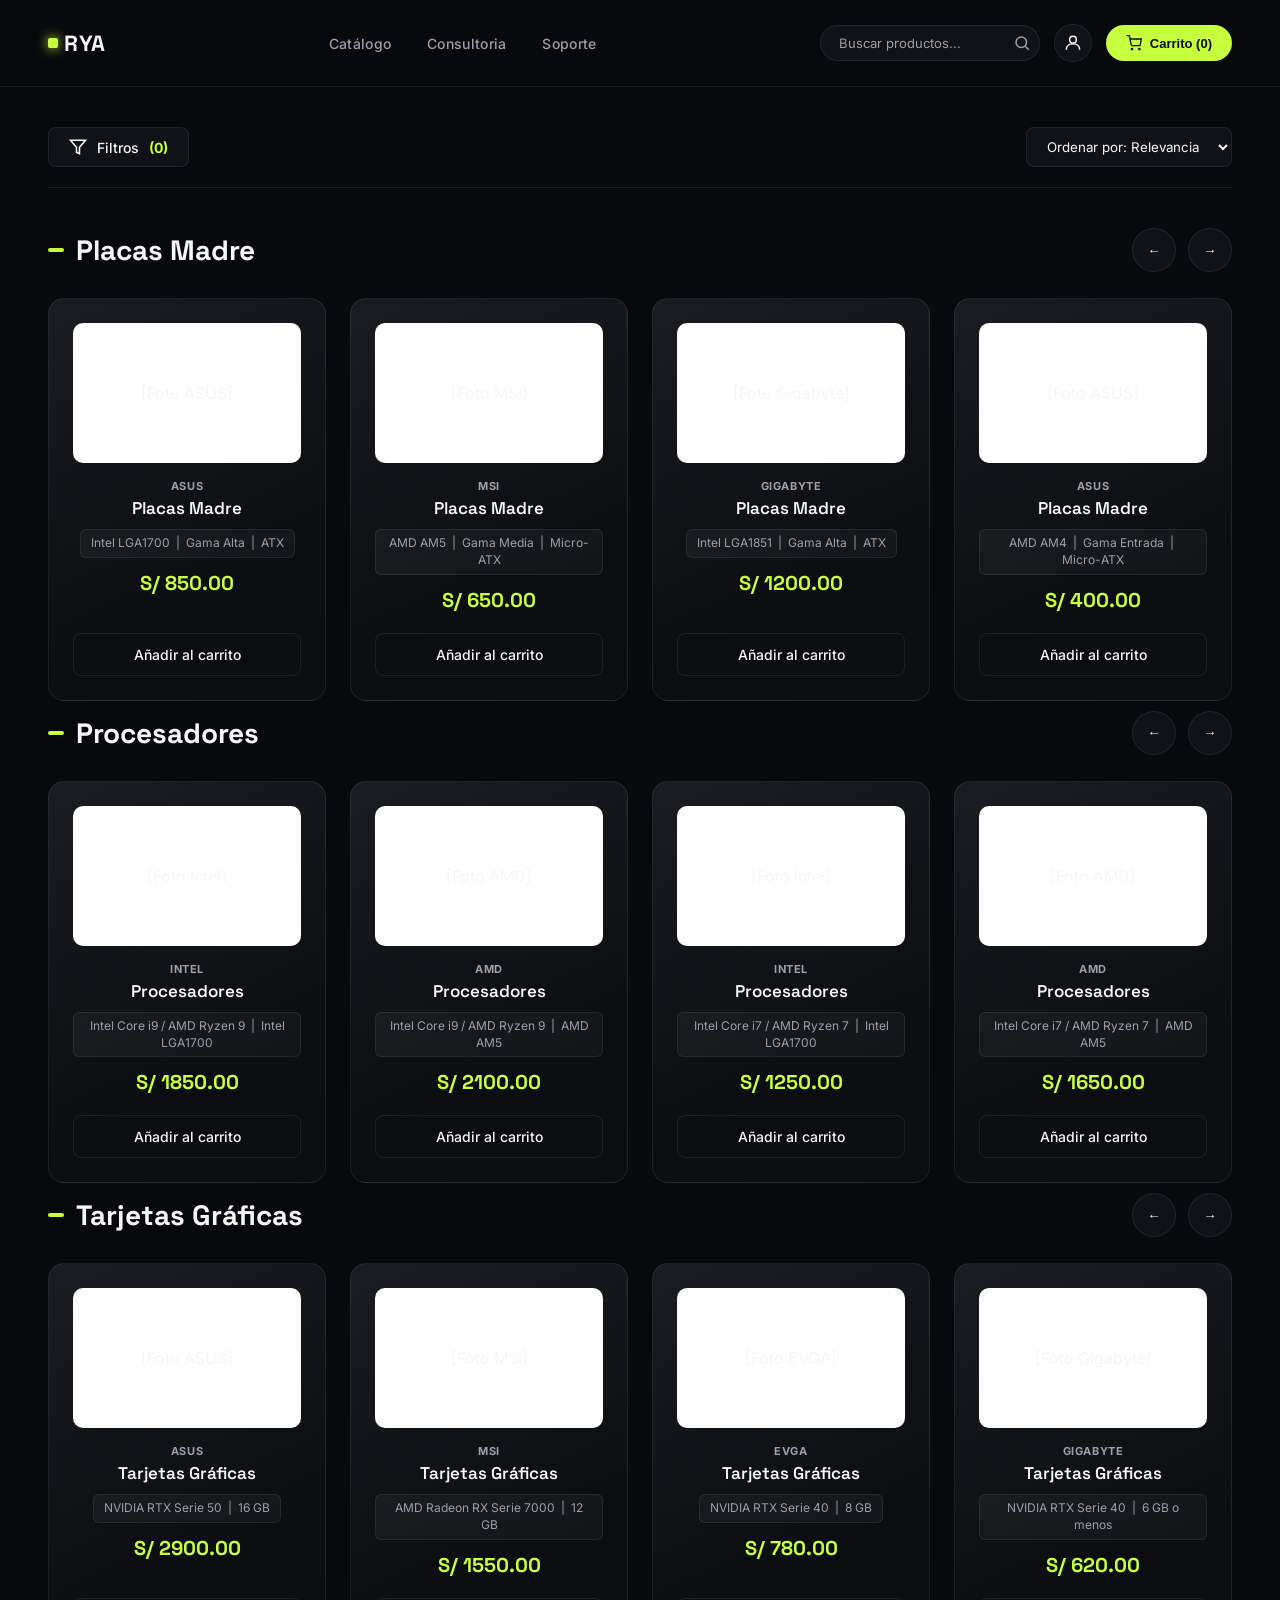
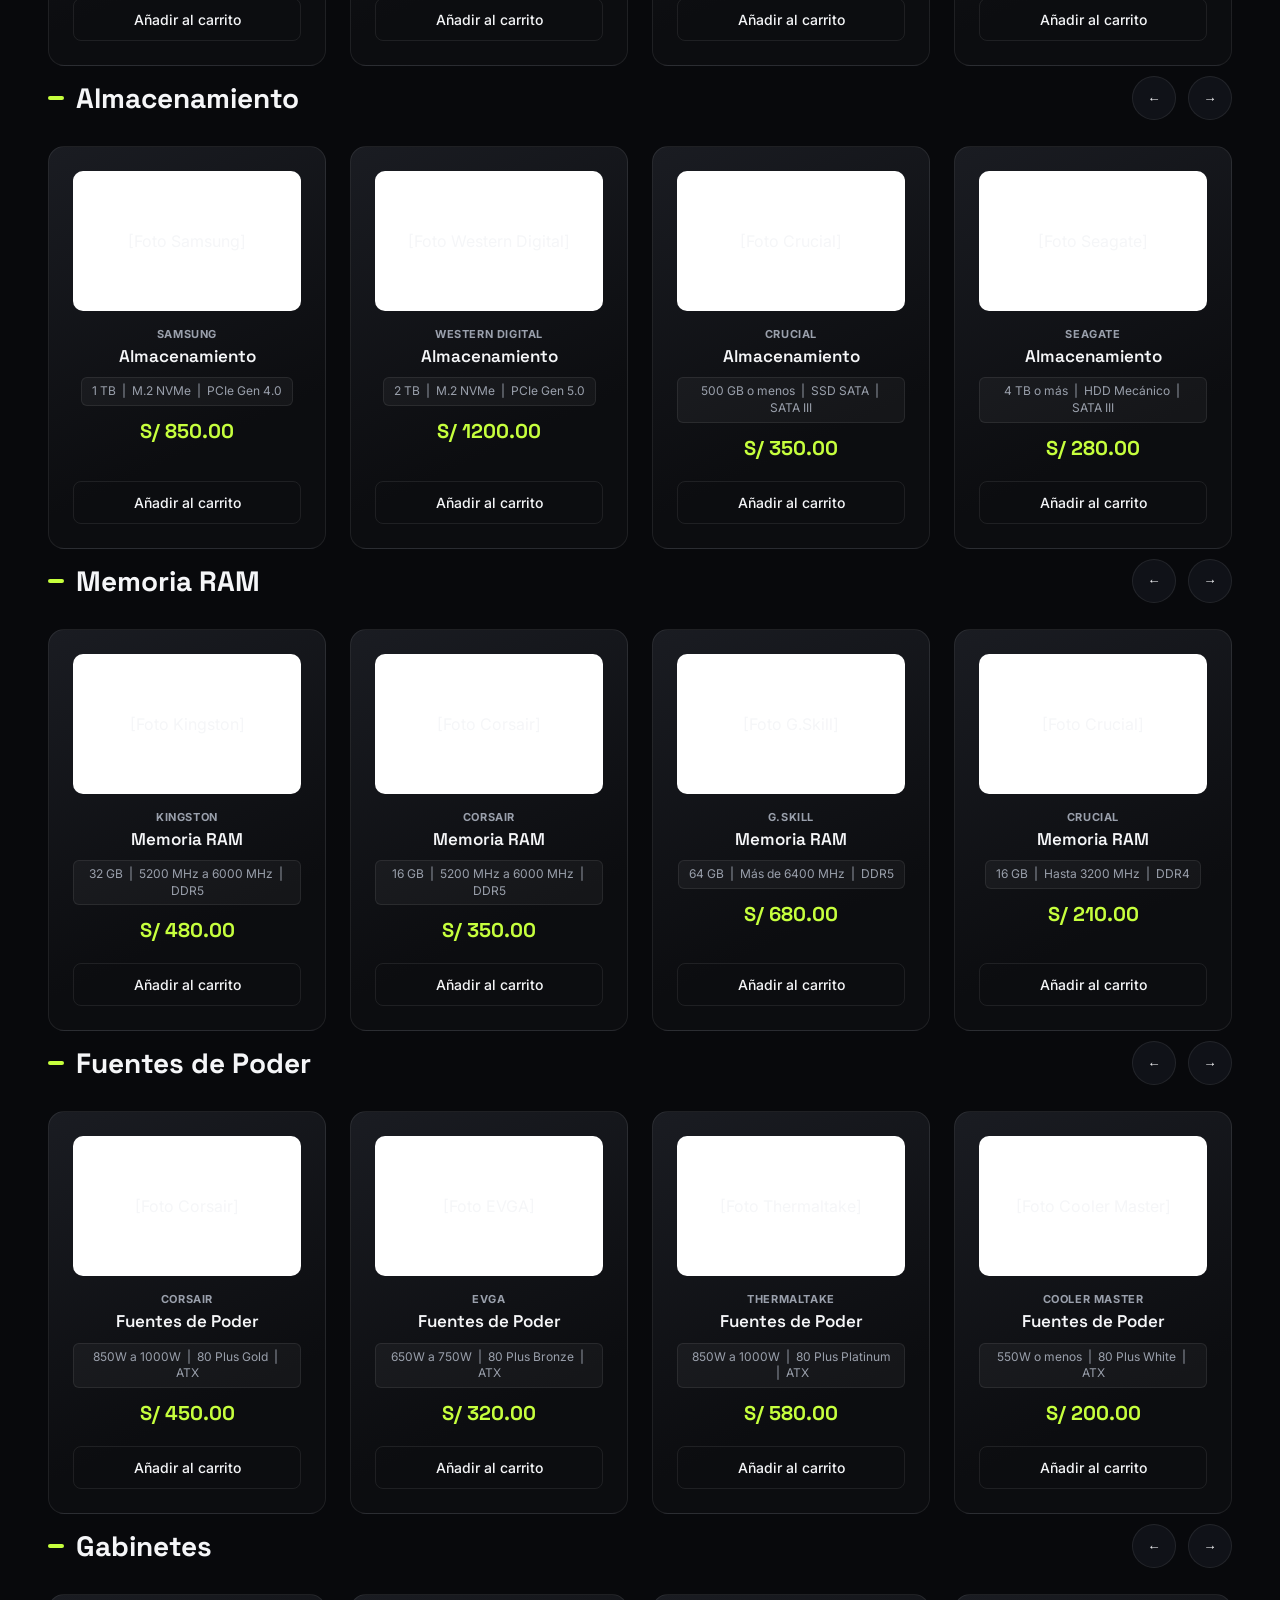
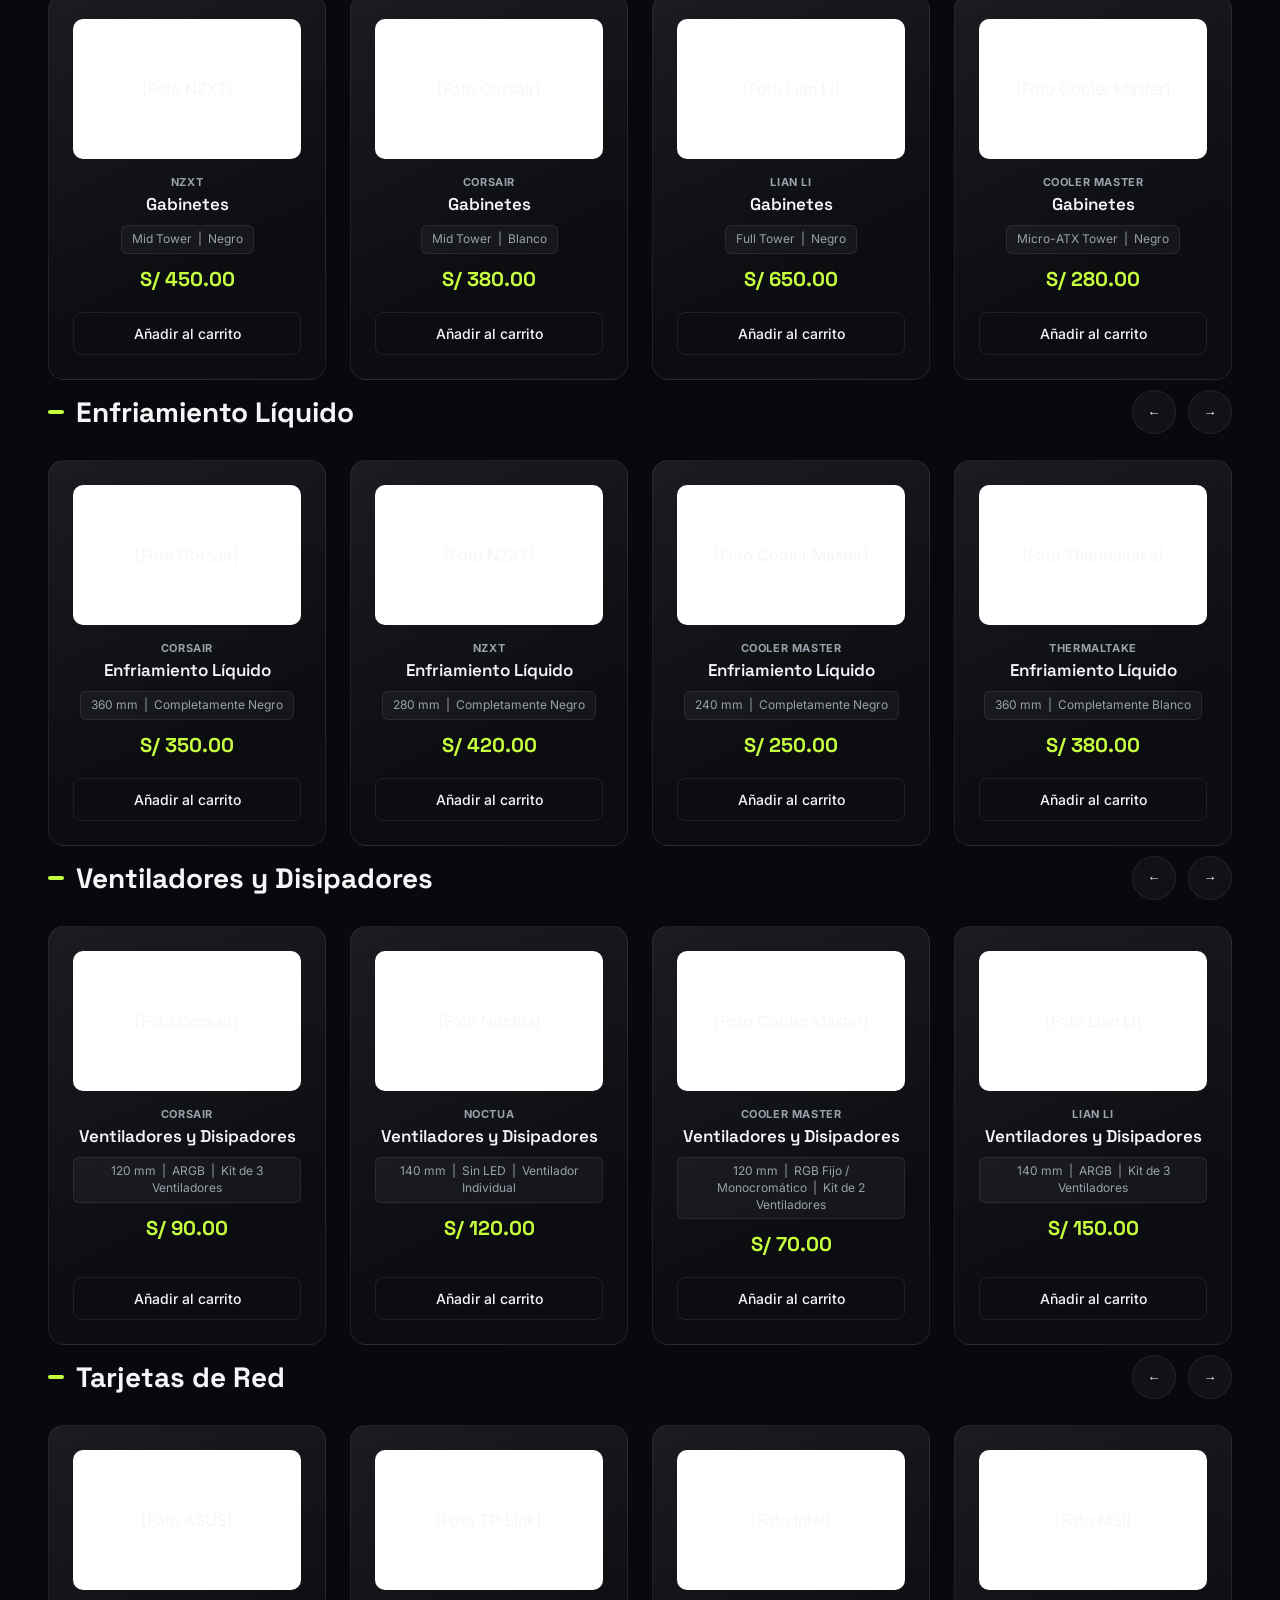
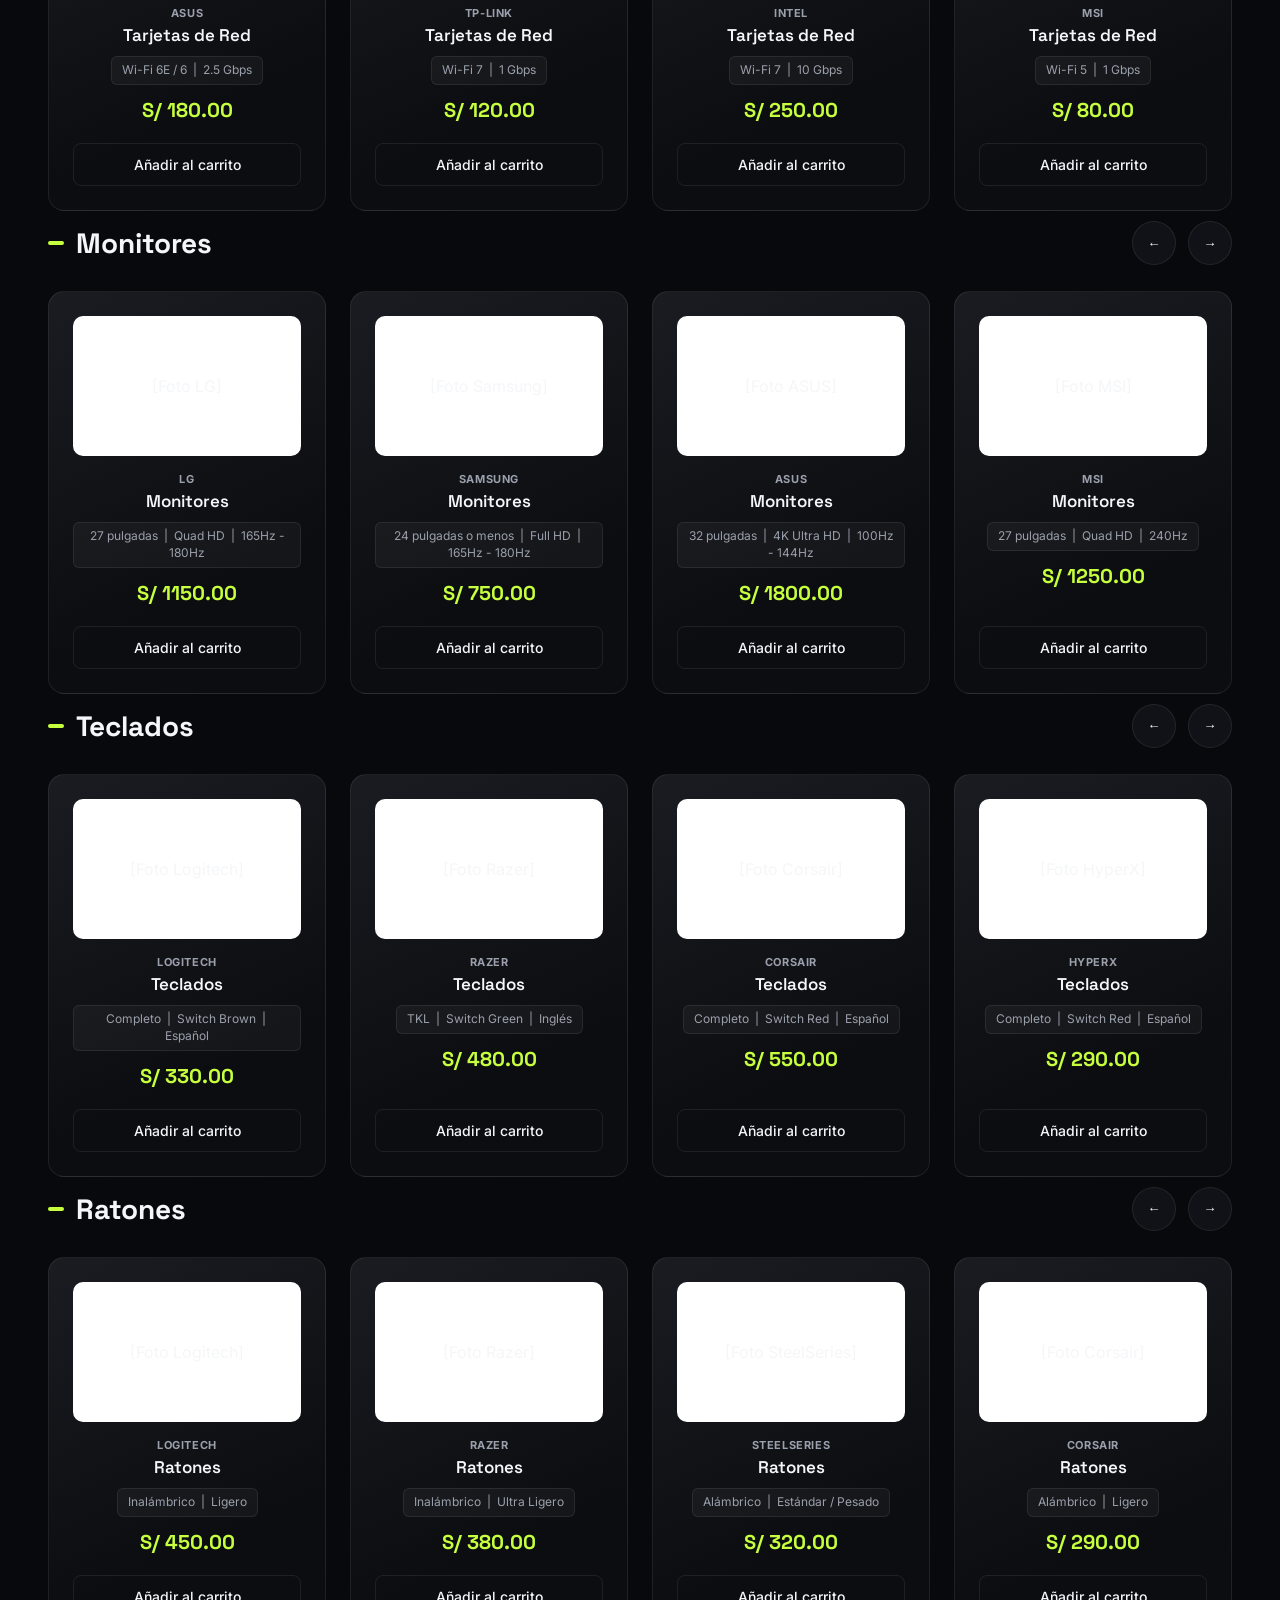
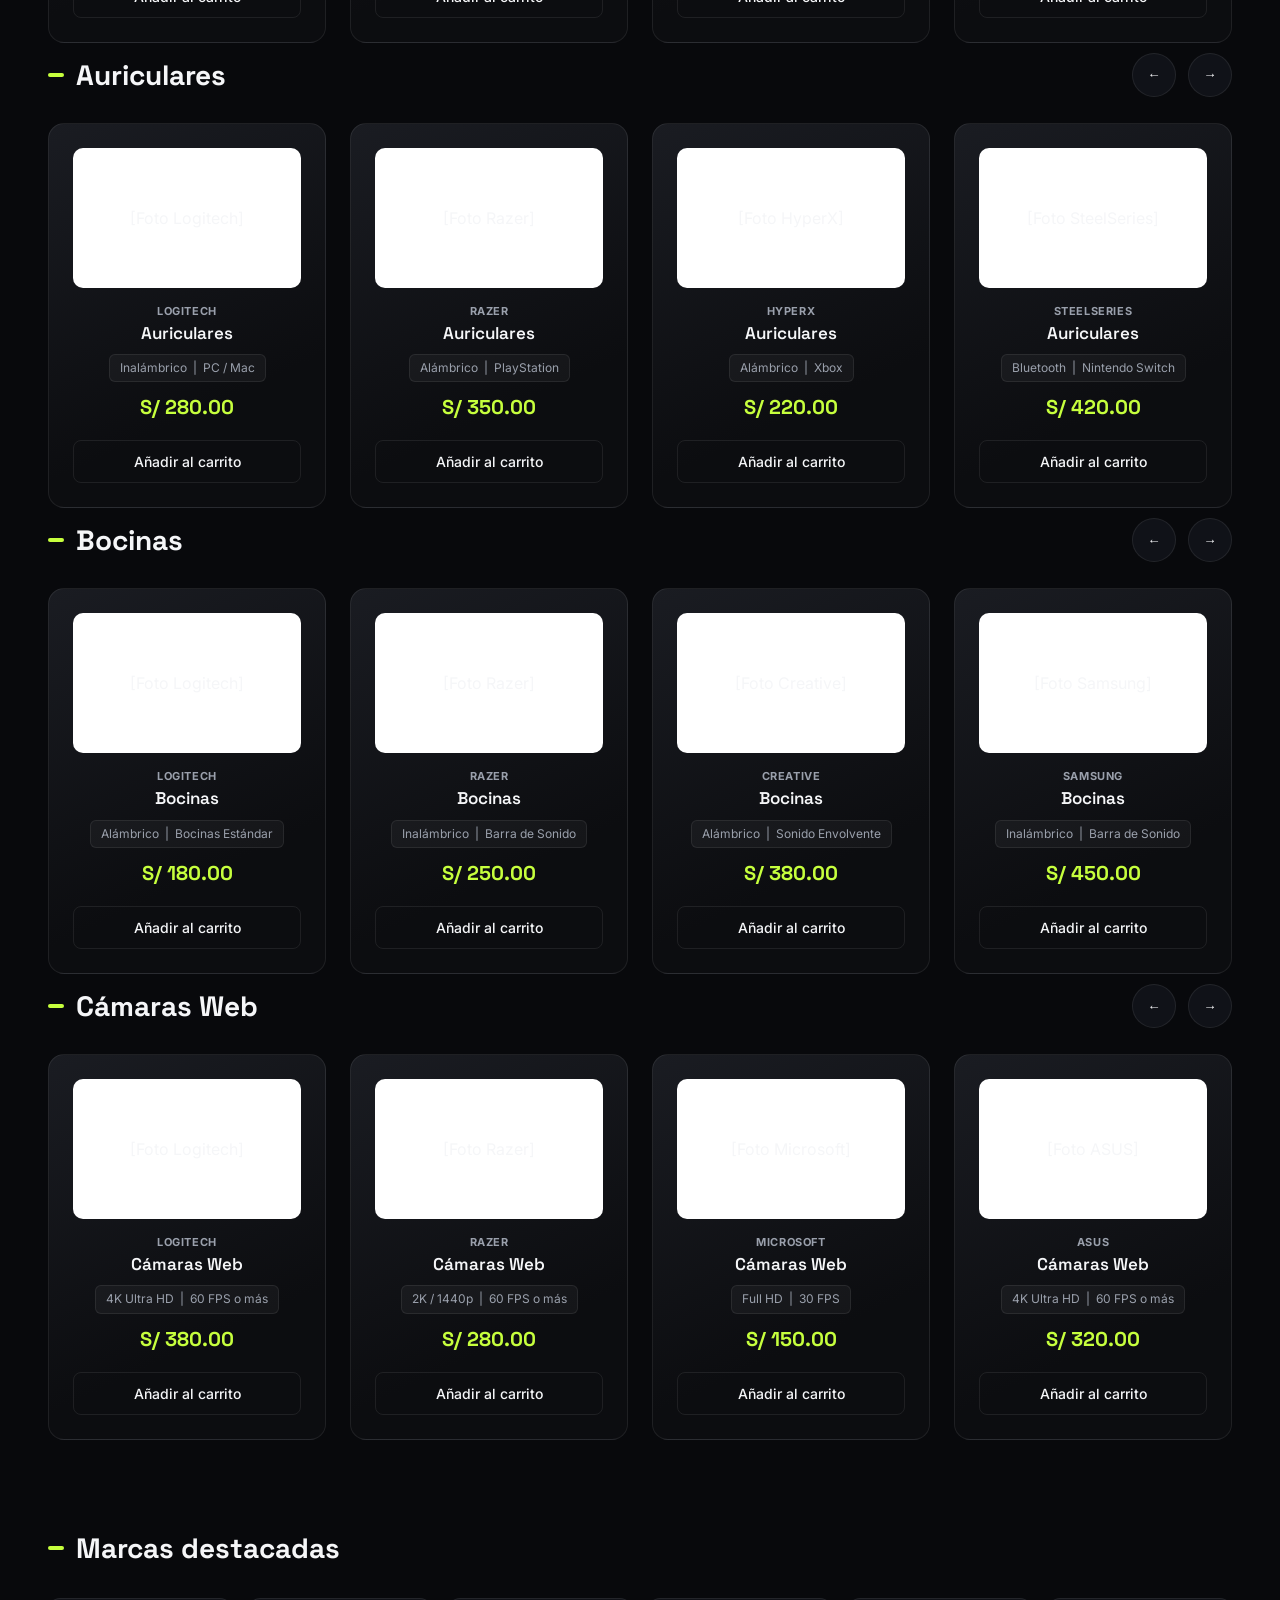
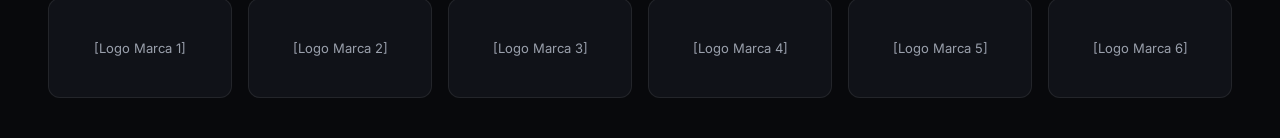
==== commit 2caad7e6: "Cambios 27/08/26" ====
--- a/src/main/resources/static/index.html
+++ b/src/main/resources/static/index.html
@@ -1,71 +1,14 @@
 <!DOCTYPE html>
 <html lang="es">
 <head>
-<meta charset="UTF-8">
-<meta name="viewport" content="width=device-width, initial-scale=1.0">
-<title>VOLTA — Tecnología que se siente</title>
-<link rel="preconnect" href="https://fonts.googleapis.com">
-<link href="https://fonts.googleapis.com/css2?family=Space+Grotesk:wght@500;700&family=Inter:wght@400;500;600&display=swap" rel="stylesheet">
-<link rel="stylesheet" href="styles.css">
+  <meta charset="UTF-8">
+  <meta http-equiv="refresh" content="0; url=html/index.html">
+  <title>RYA - Catálogo</title>
 </head>
 <body>
-
-<header>
-  <div class="logo">RYA</div>
-  <nav>
-    <ul>
-      <li><a href="catalogo.html">Catálogo</a></li>
-      <li><a href="#">Consultoria</a></li>
-      <li><a href="#">Soporte</a></li>
-    </ul>
-  </nav>
-  <div class="nav-icons">
-    <div class="search-box">
-      <input type="text" placeholder="Buscar productos...">
-      <svg width="18" height="18" viewBox="0 0 24 24" fill="none" stroke="currentColor" stroke-width="2">
-        <circle cx="11" cy="11" r="7"></circle>
-        <line x1="21" y1="21" x2="16.65" y2="16.65"></line>
-      </svg>
-    </div>
-    <button class="icon-btn" aria-label="Cuenta">
-      <svg width="20" height="20" viewBox="0 0 24 24" fill="none" stroke="currentColor" stroke-width="1.8">
-        <circle cx="12" cy="8" r="4"></circle>
-        <path d="M4 20c0-4.4 3.6-7 8-7s8 2.6 8 7"></path>
-      </svg>
-    </button>
-    <button class="cart-btn">
-      <svg width="16" height="16" viewBox="0 0 24 24" fill="none" stroke="currentColor" stroke-width="2">
-        <circle cx="9" cy="21" r="1"></circle>
-        <circle cx="20" cy="21" r="1"></circle>
-        <path d="M1 1h4l2.7 13.4a2 2 0 0 0 2 1.6h9.7a2 2 0 0 0 2-1.6L23 6H6"></path>
-      </svg>
-      Carrito (0)
-    </button>
-  </div>
-</header>
-<section class="hero">
-  <div class="hero-copy">
-    <div class="eyebrow">Lo que necesitas</div>
-    <h1>Calidad<br>en cada <span>entrega</span></h1>
-    <p class="hero-sub">
-      Tecnología pensada para acompañarte todos los días: rendimiento real,
-      diseño que dura y envíos a todo el país.
-    </p>
-    <div class="hero-actions">
-      <a href="catalogo.html" class="btn-primary">Ver catálogo</a>
-      <a href="#" class="btn-ghost">Cómo funciona →</a>
-    </div>
-  </div>
-
-  <div class="hero-visual" id="heroVisual">
-    <div class="ring ring-2"></div>
-    <div class="ring ring-1"></div>
-    <div class="glow" id="glow"></div>
-    <div class="product-slot" id="productSlot"></div>
-  </div>
-</section>
-
-
-<script src="home.js"></script>
+  <p>Cargando el catálogo...</p>
+  <script>
+    window.location.replace('html/index.html');
+  </script>
 </body>
-</html>+</html>
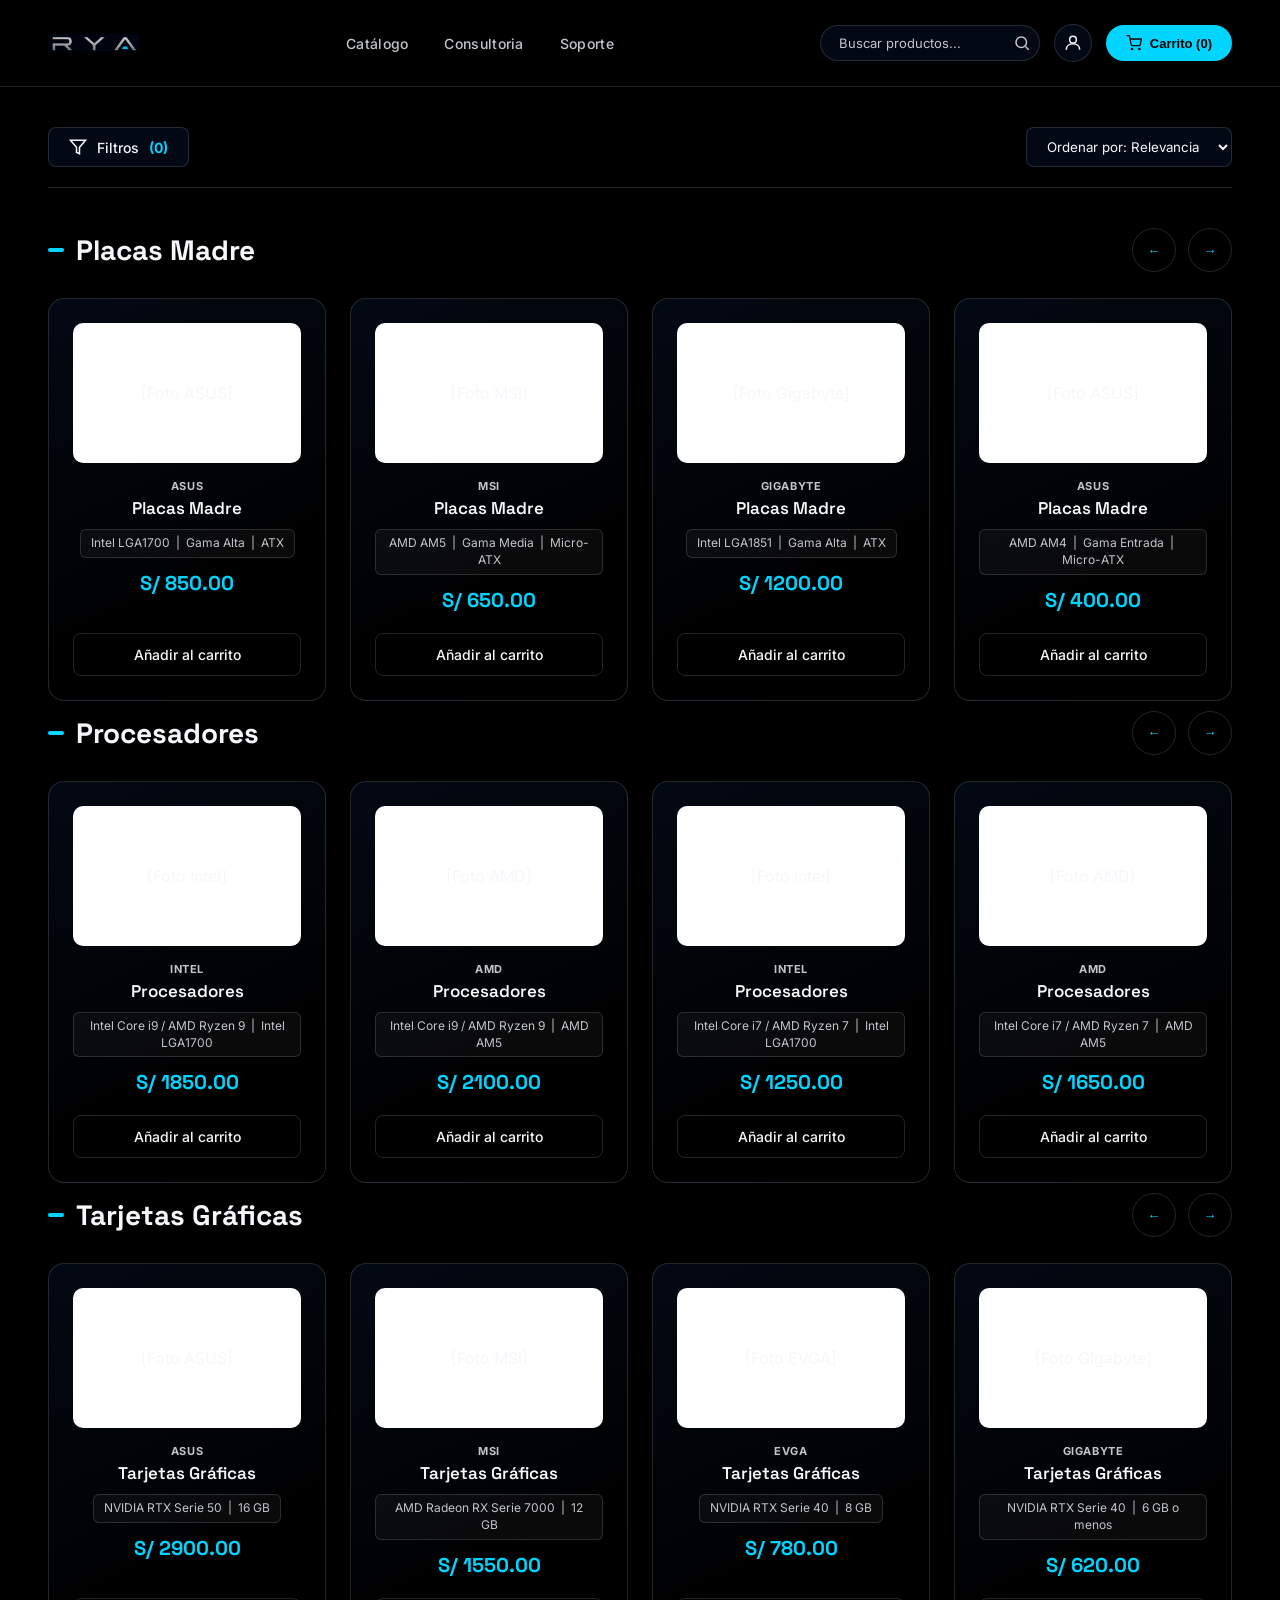
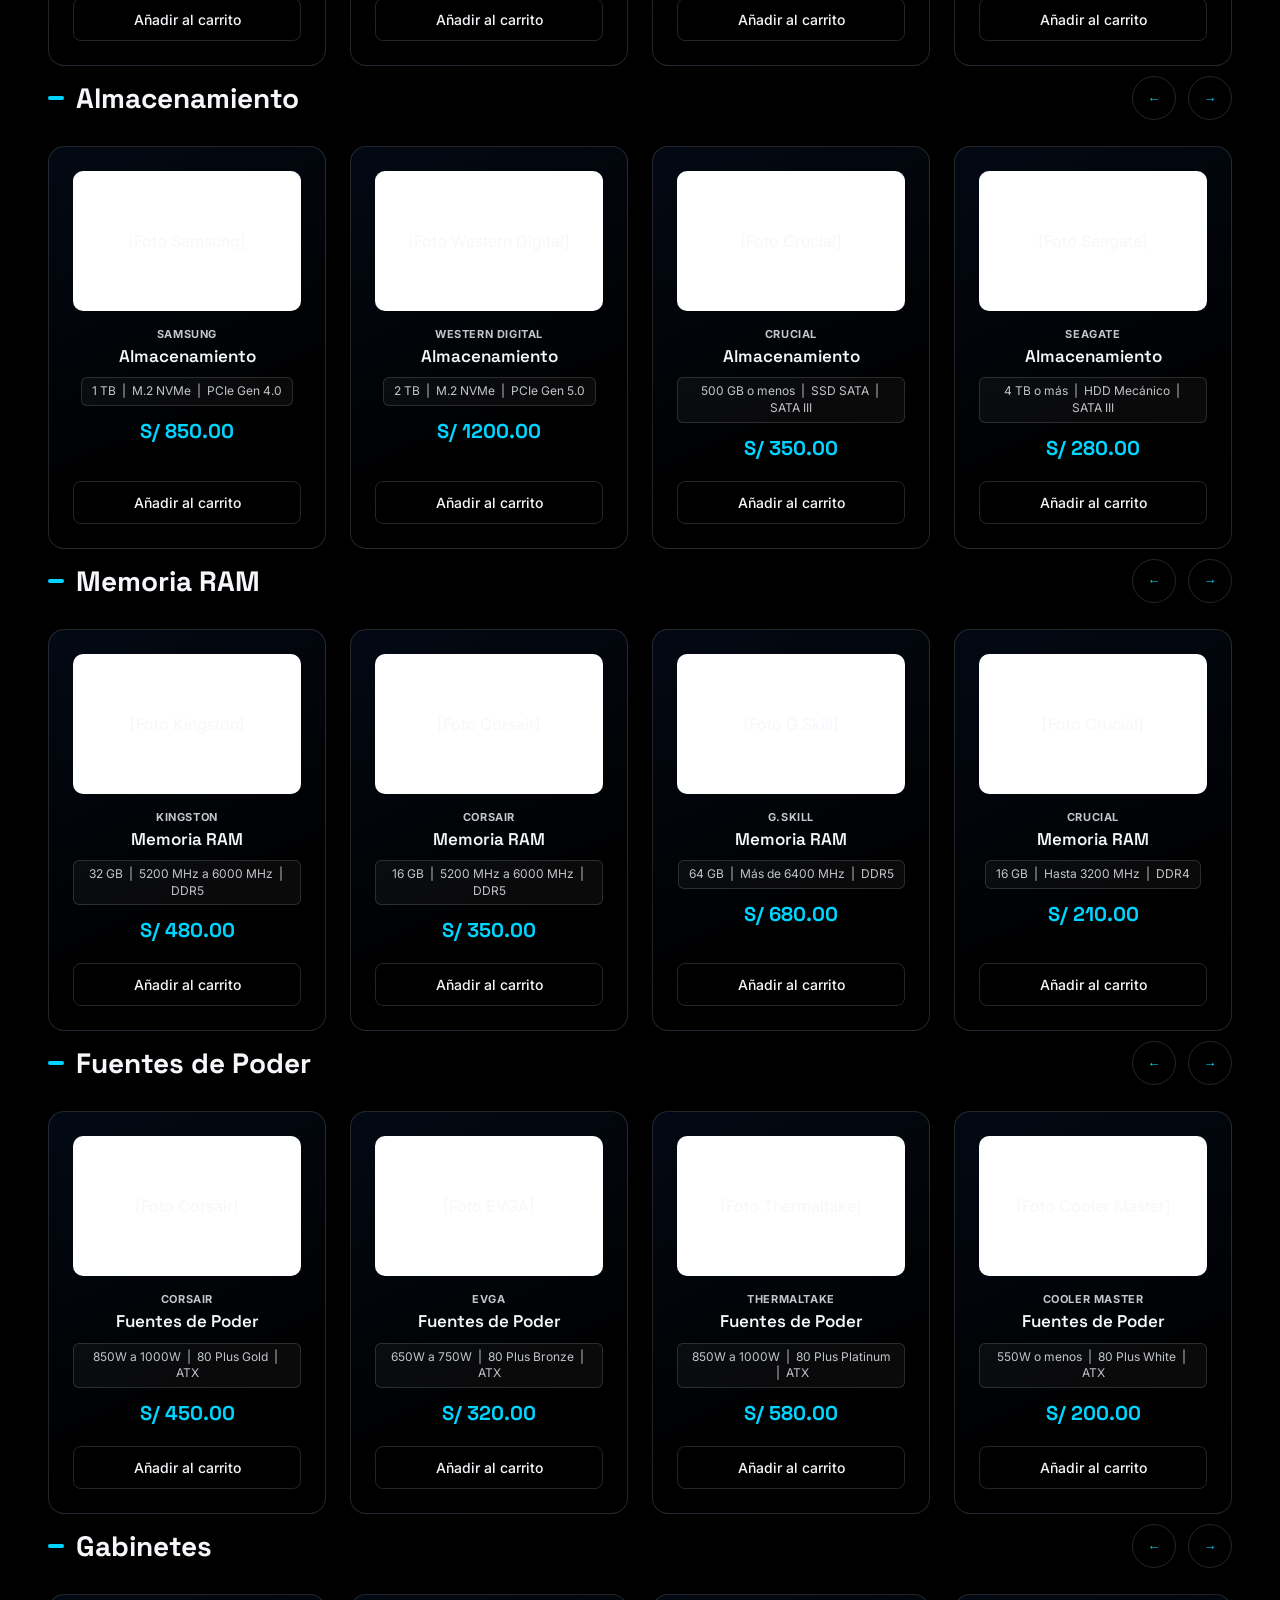
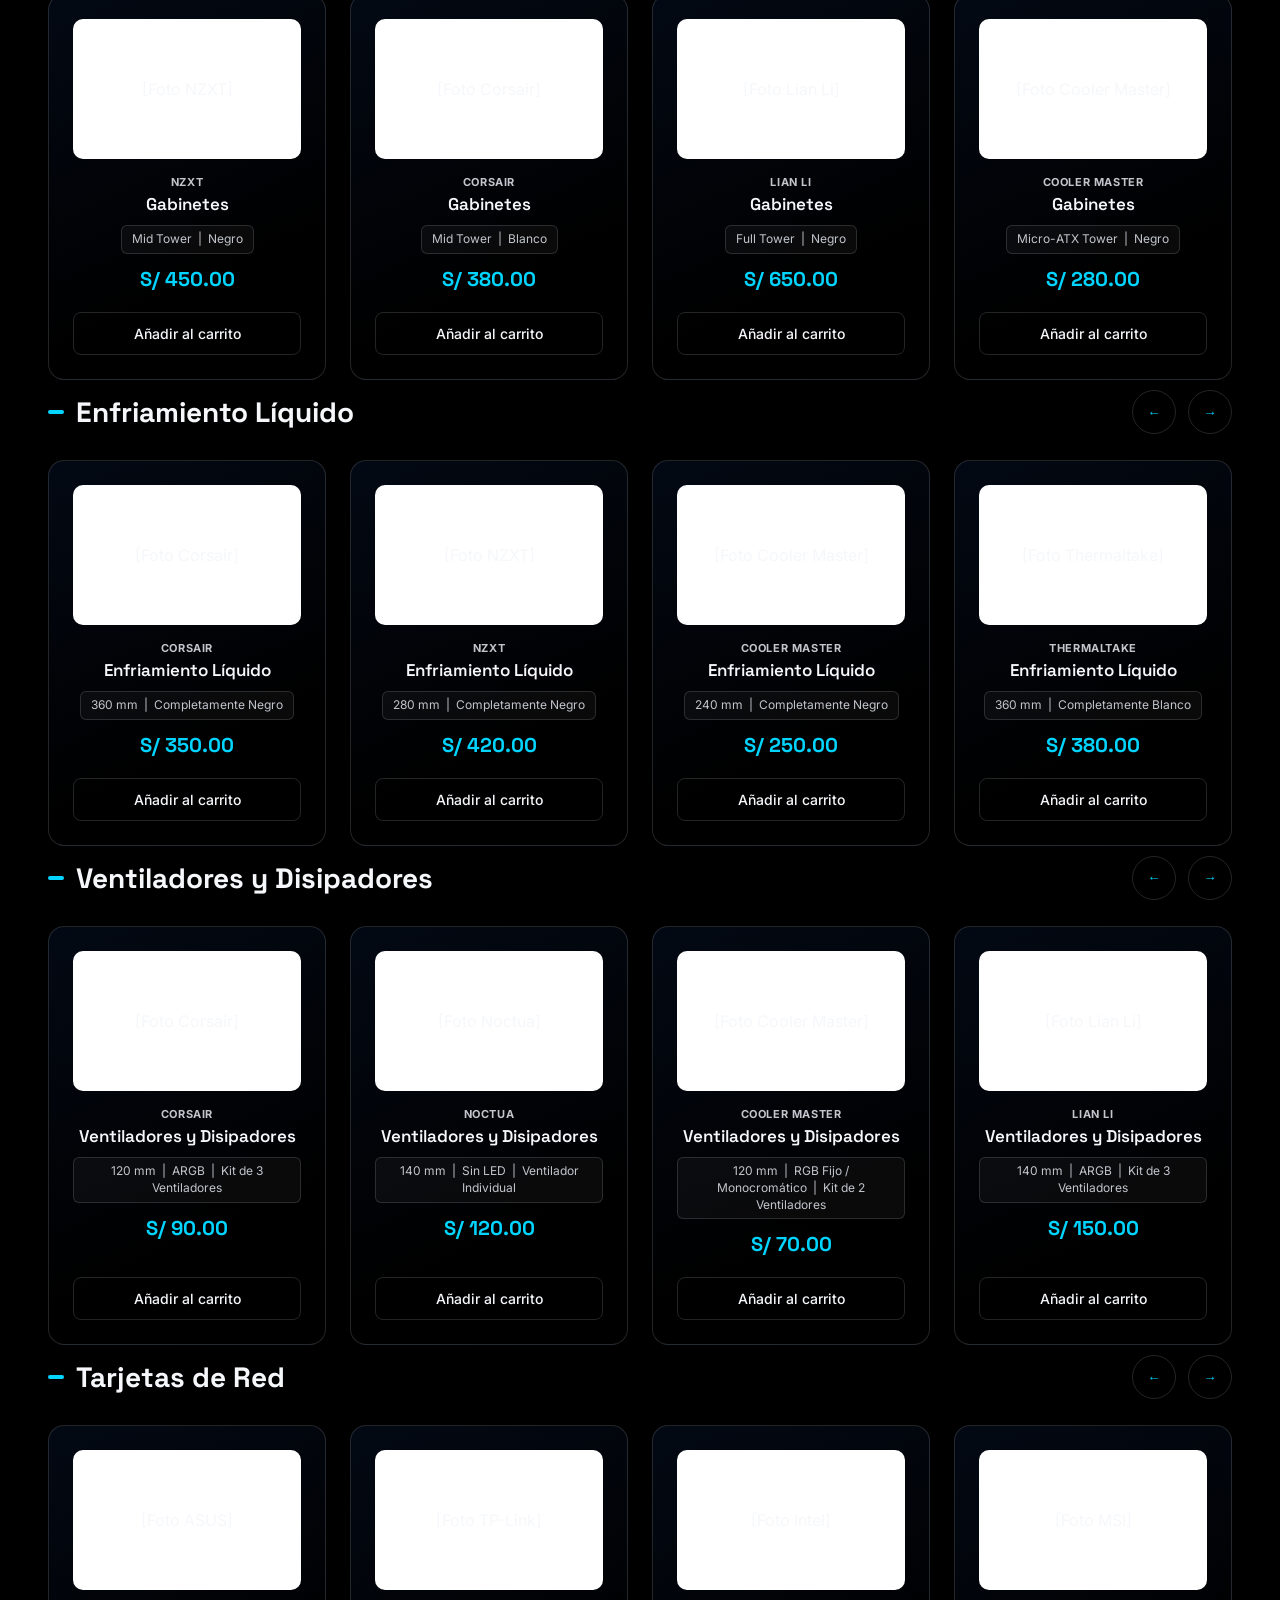
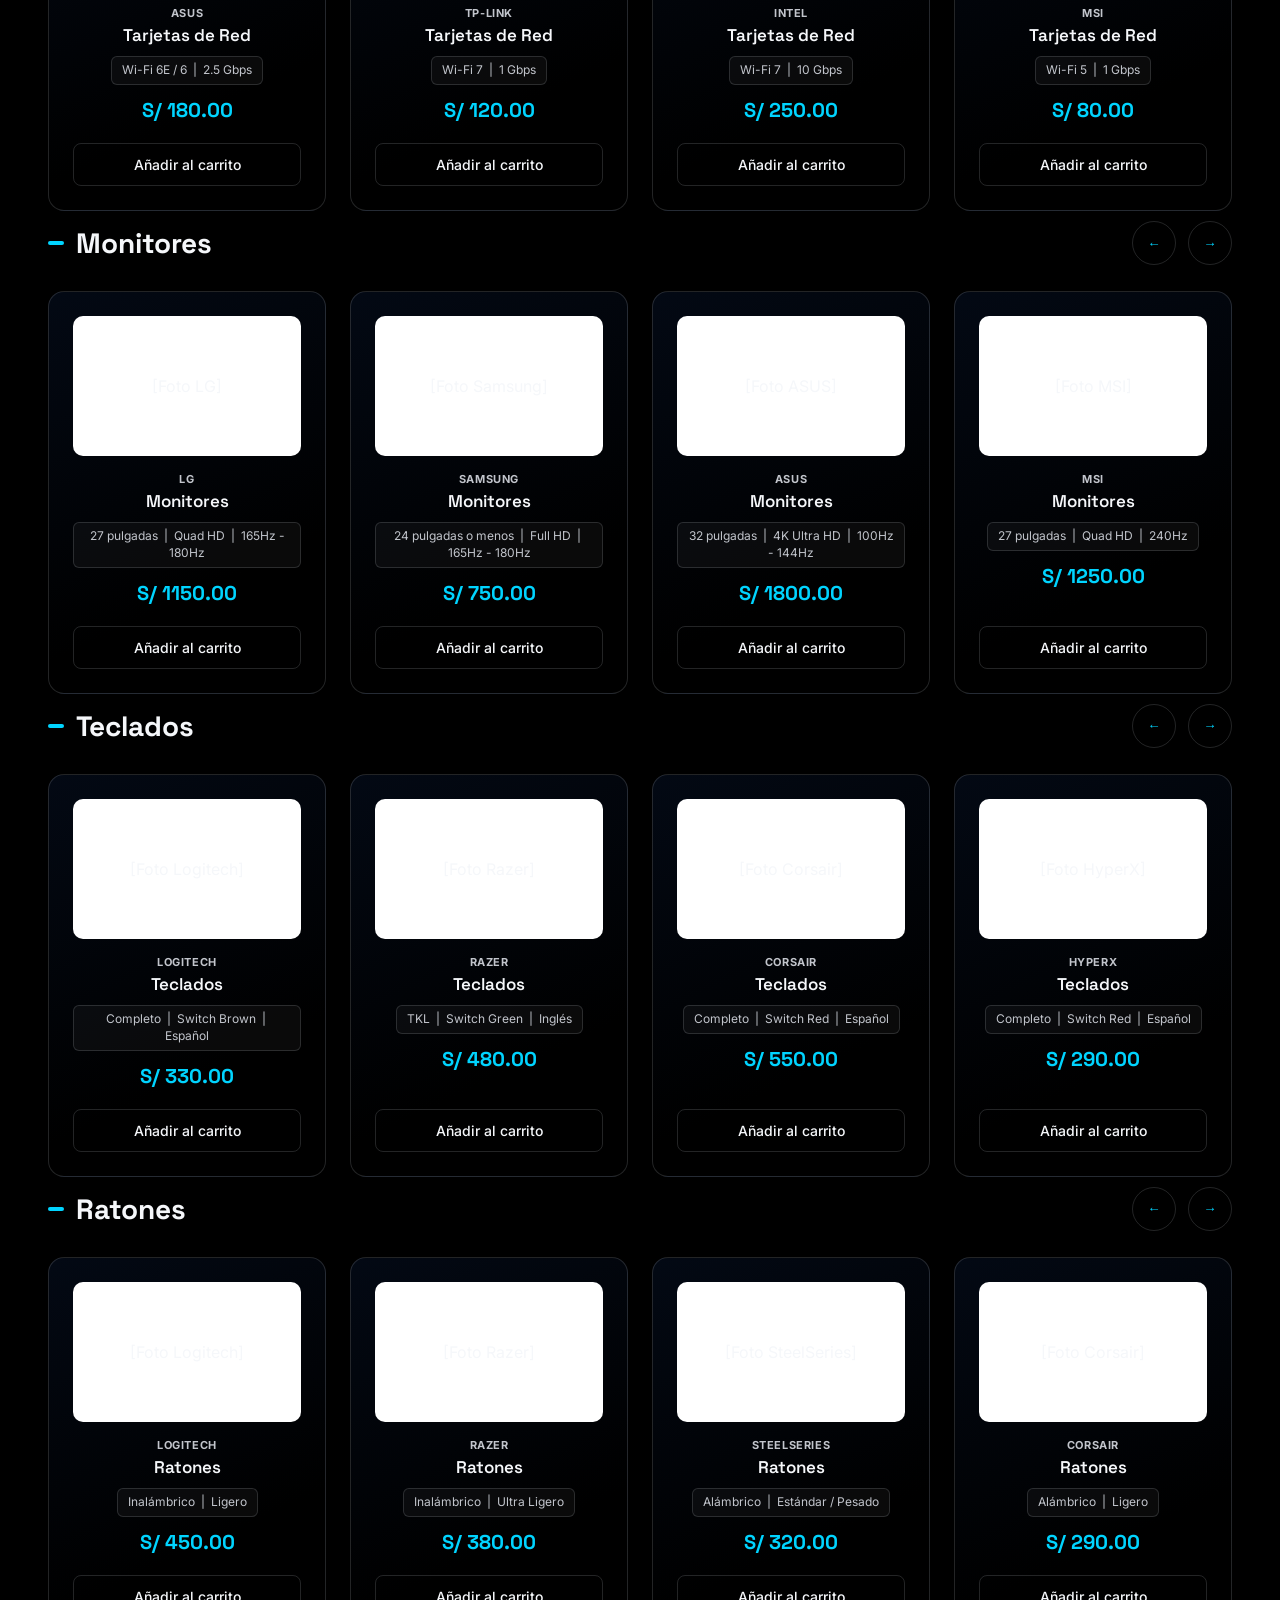
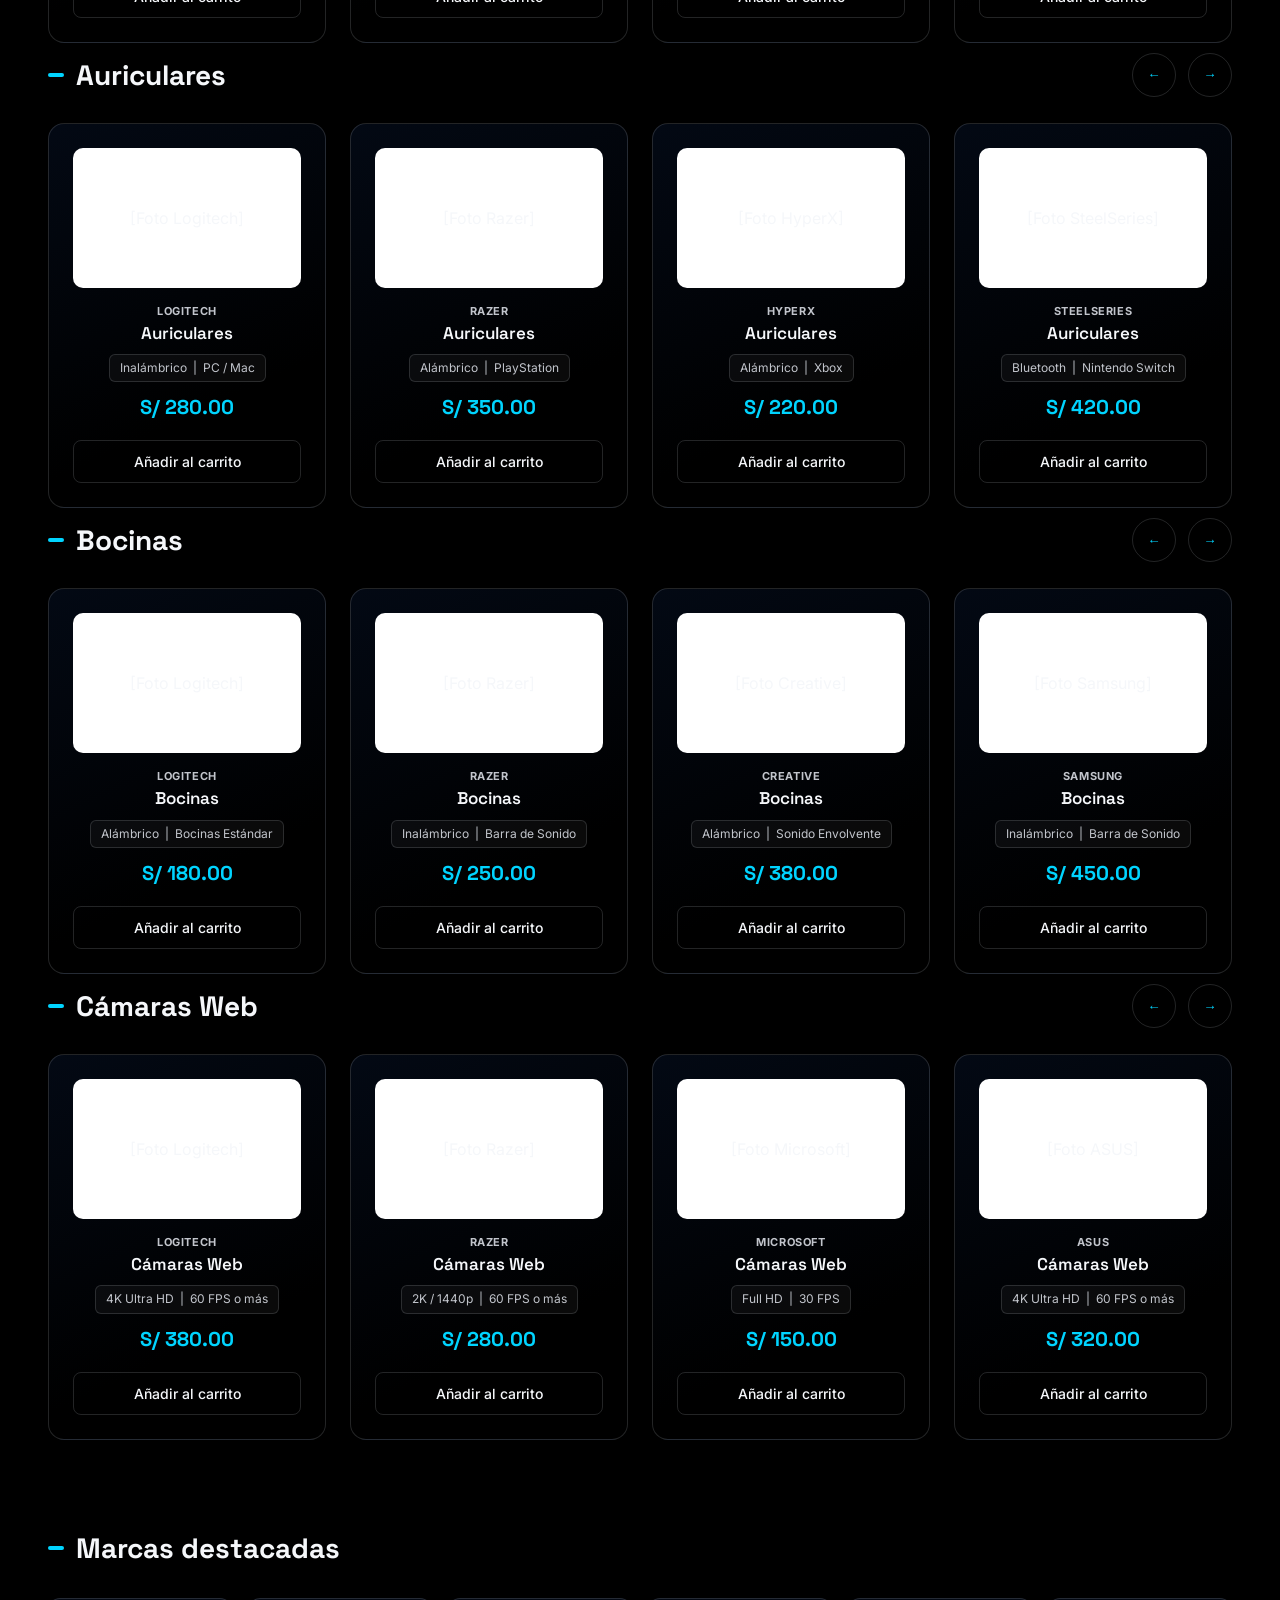
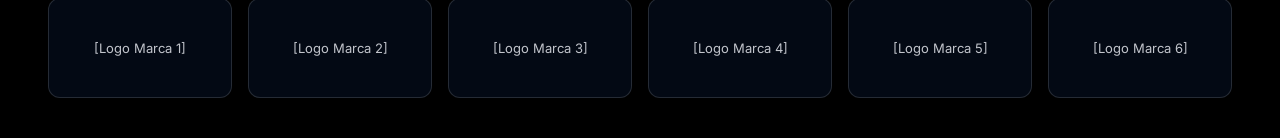
==== commit 26f1de8d: "Logo + Cambios de Color" ====
--- a/src/main/resources/static/index.html
+++ b/src/main/resources/static/index.html
@@ -4,6 +4,8 @@
   <meta charset="UTF-8">
   <meta http-equiv="refresh" content="0; url=html/index.html">
   <title>RYA - Catálogo</title>
+  <!-- Reemplazar este archivo por el favicon oficial de RYA en formato PNG 32x32. -->
+  <link rel="icon" type="image/png" sizes="32x32" href="images/favicon-32.png">
 </head>
 <body>
   <p>Cargando el catálogo...</p>
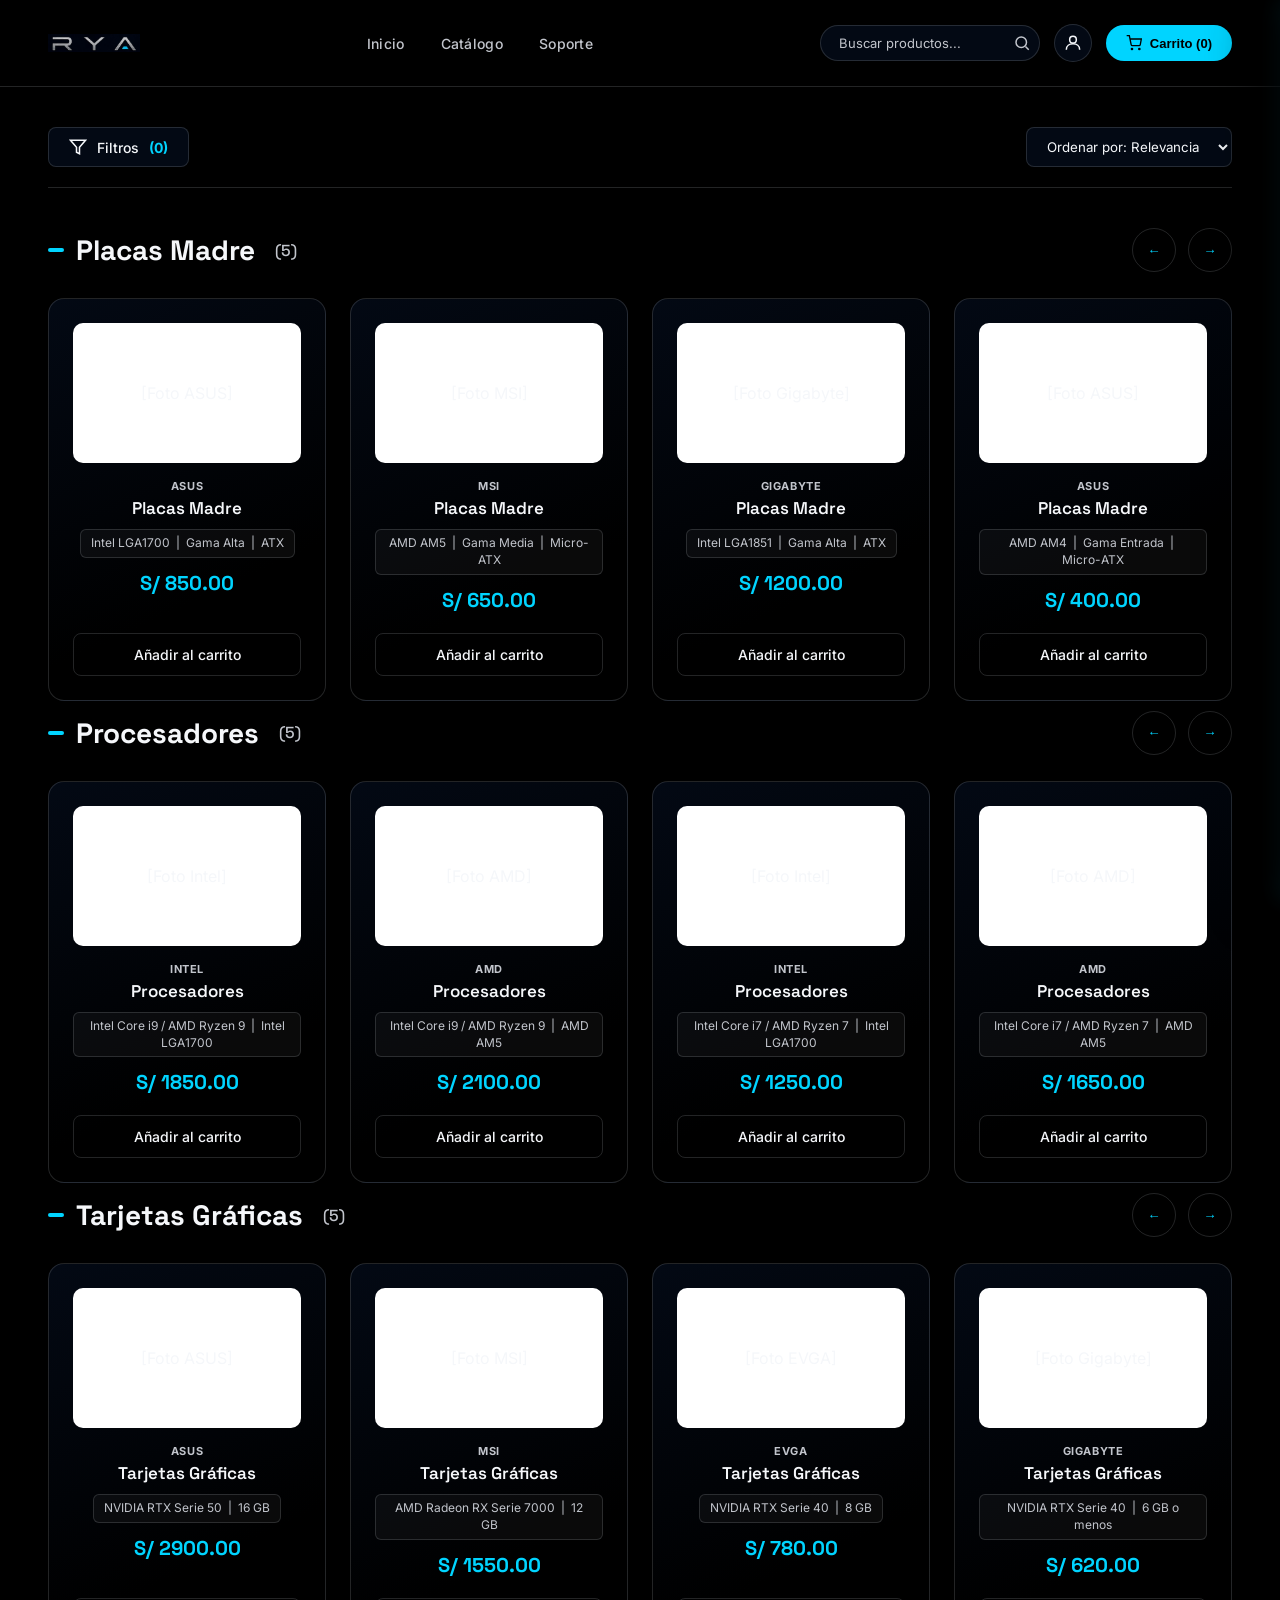
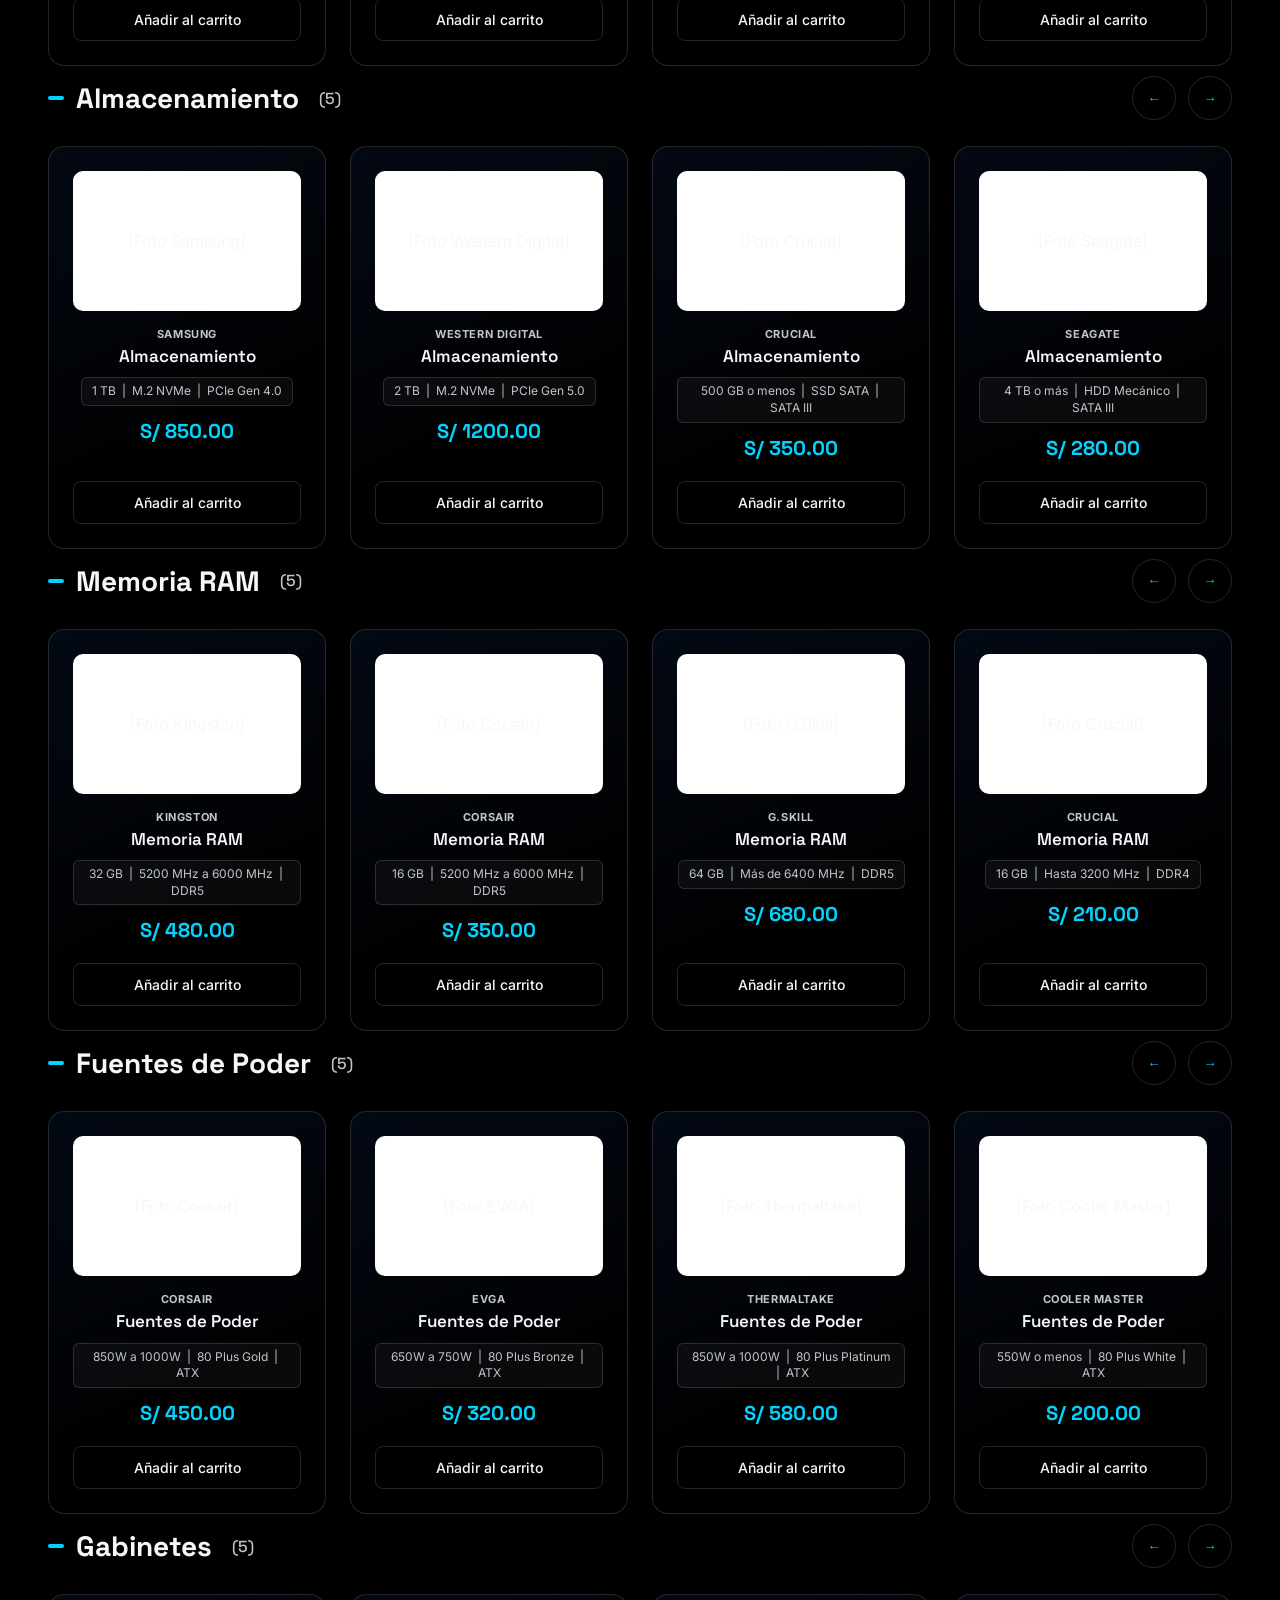
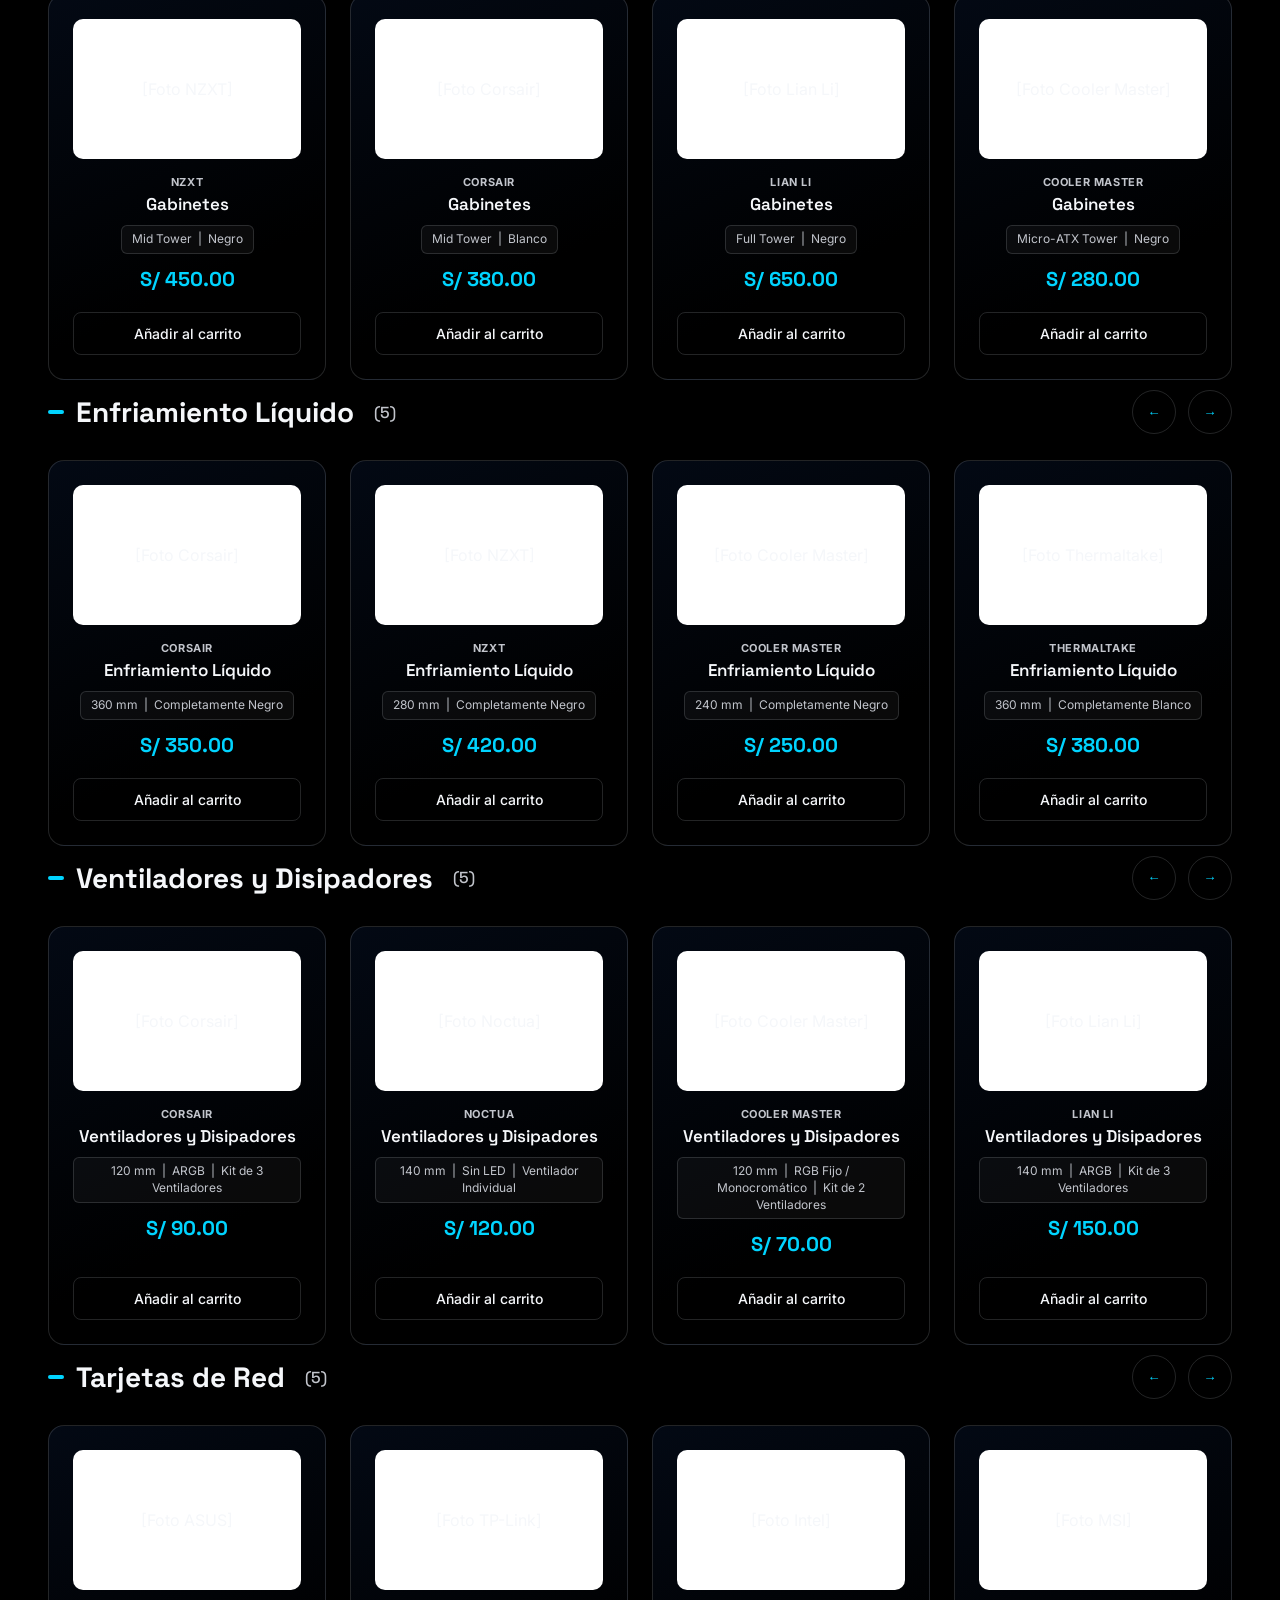
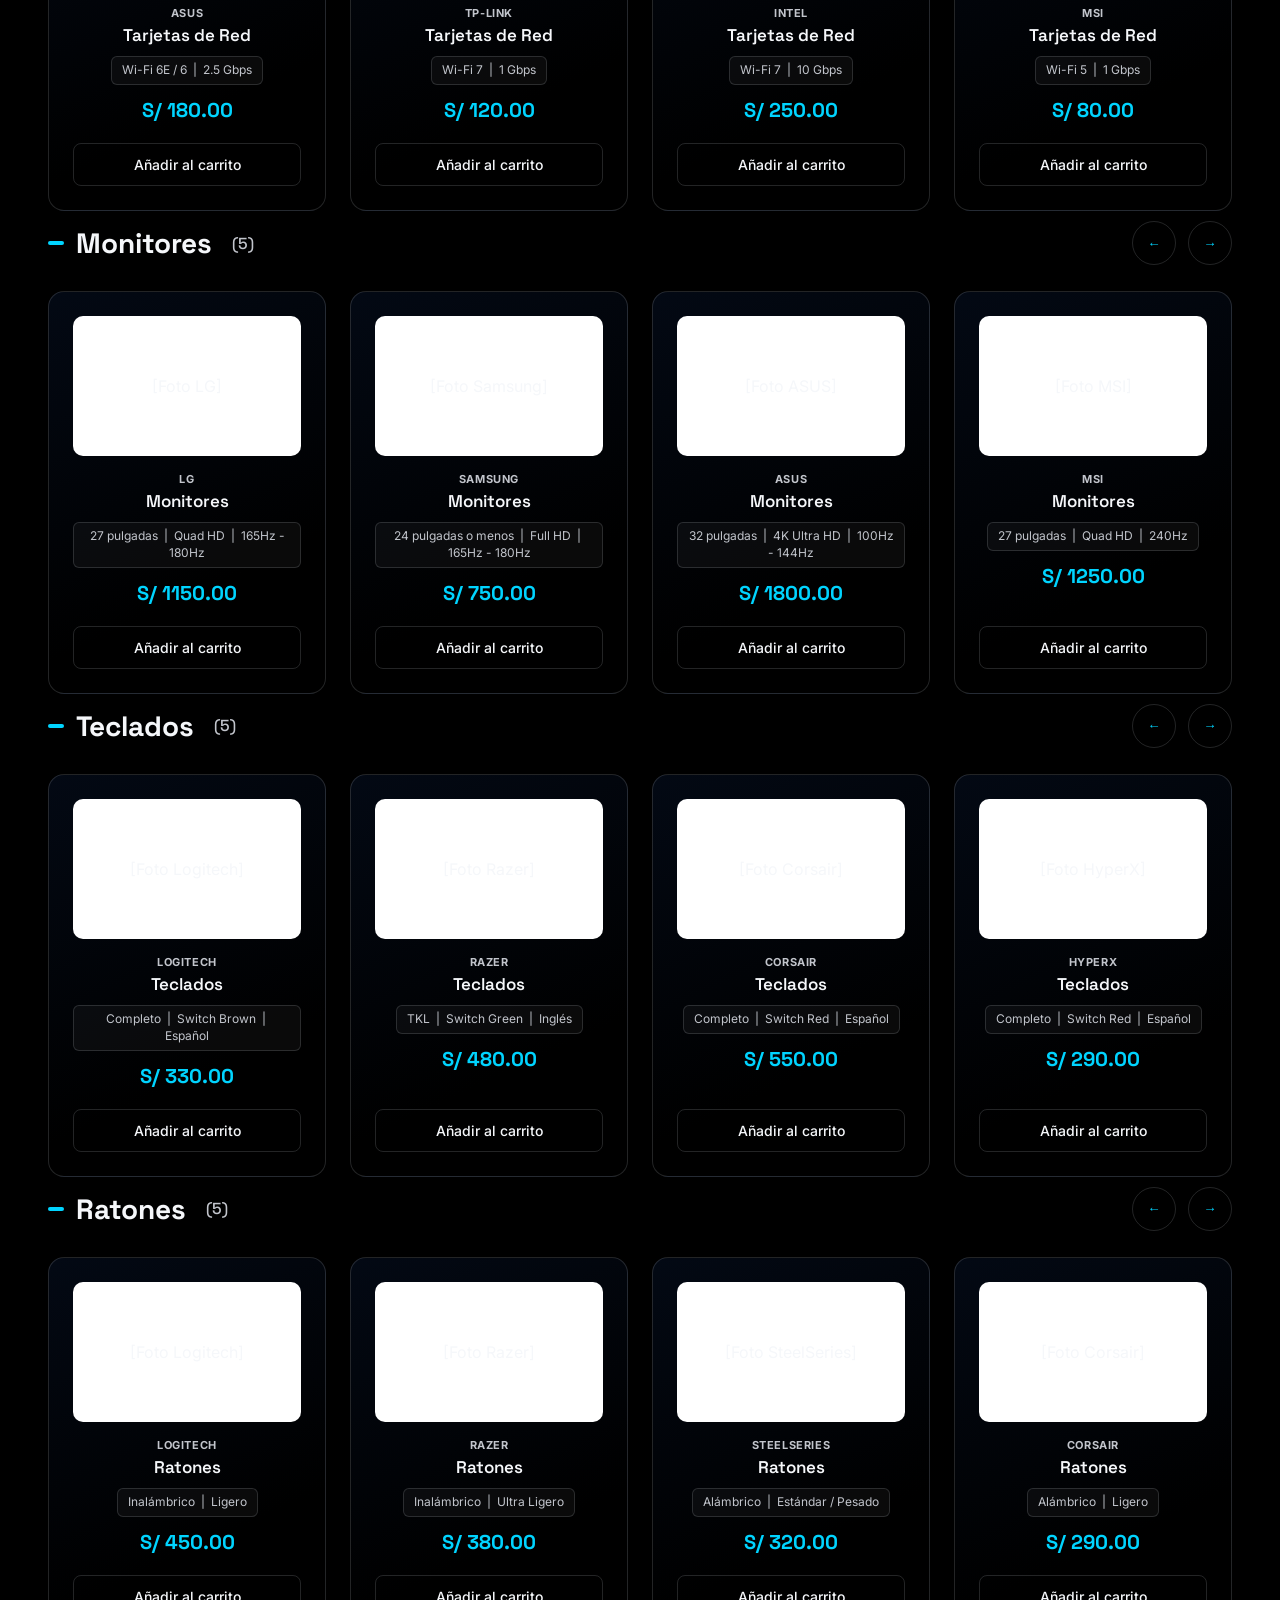
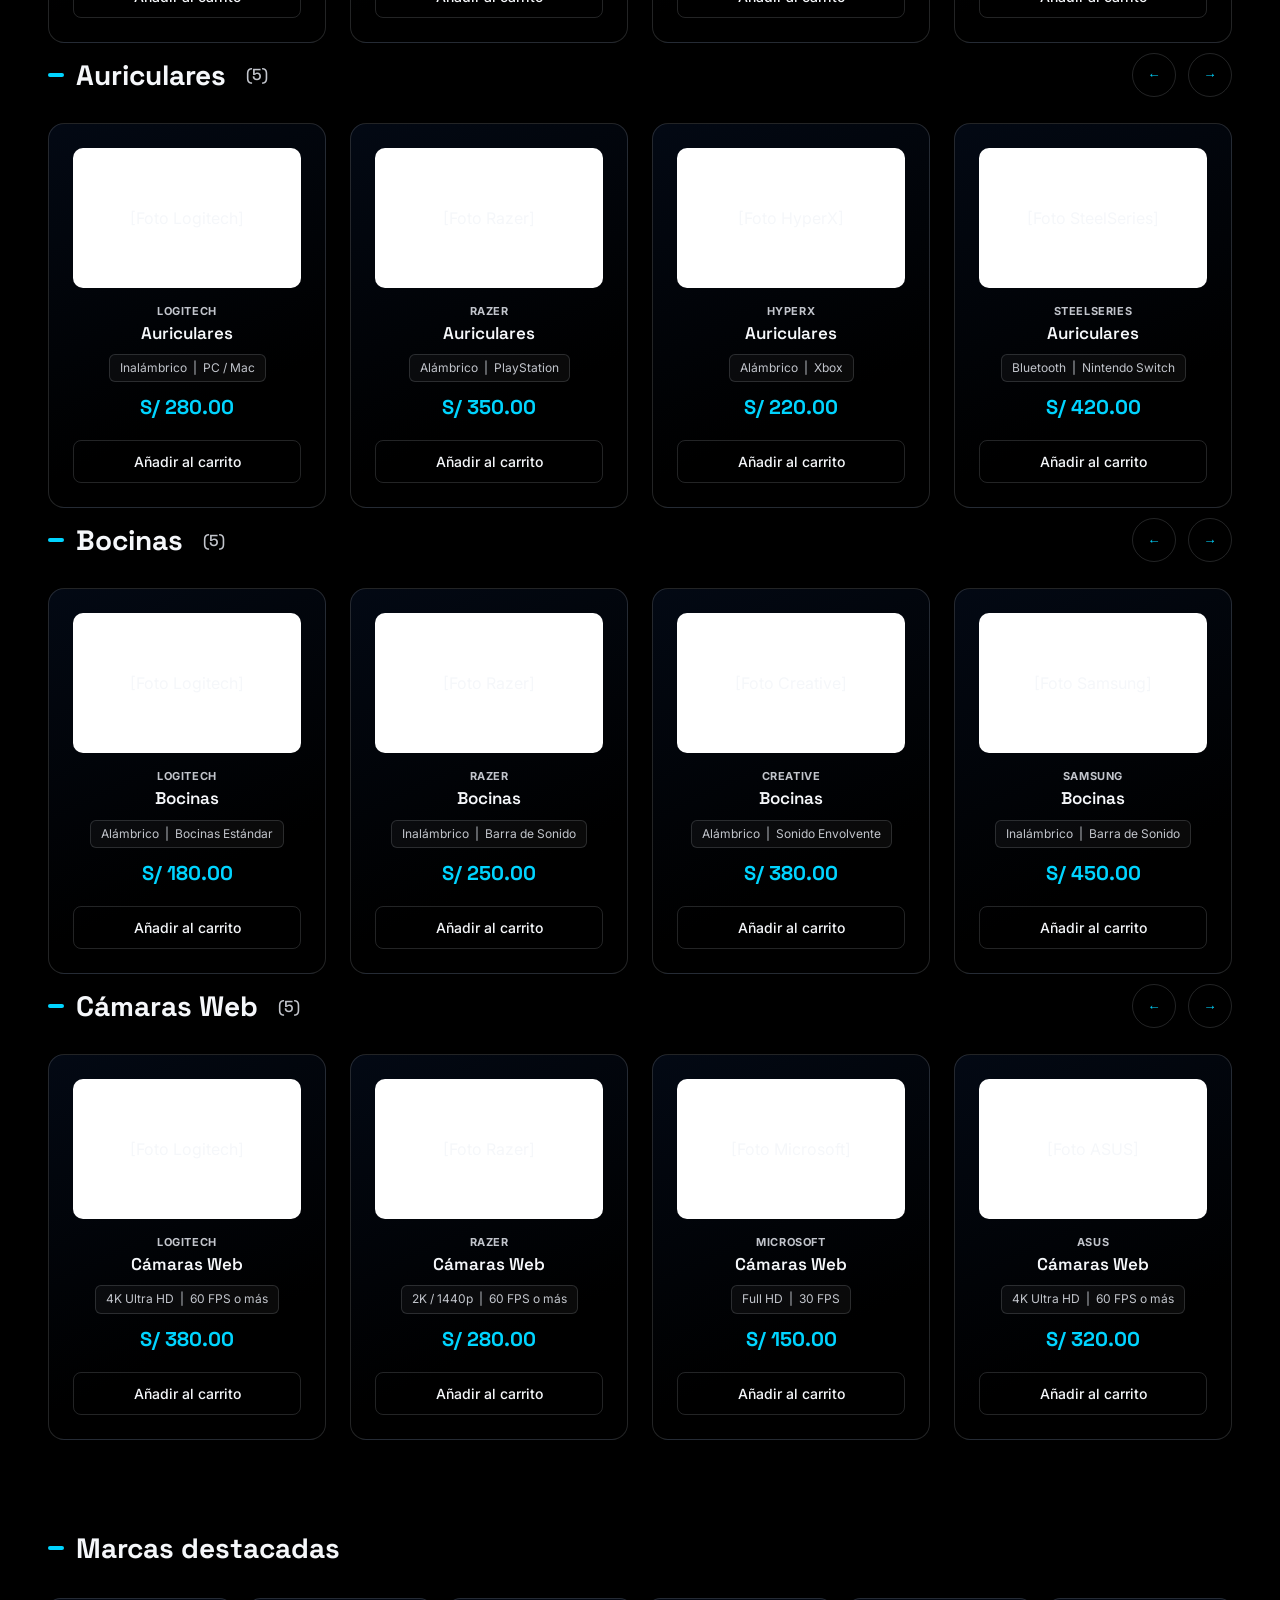
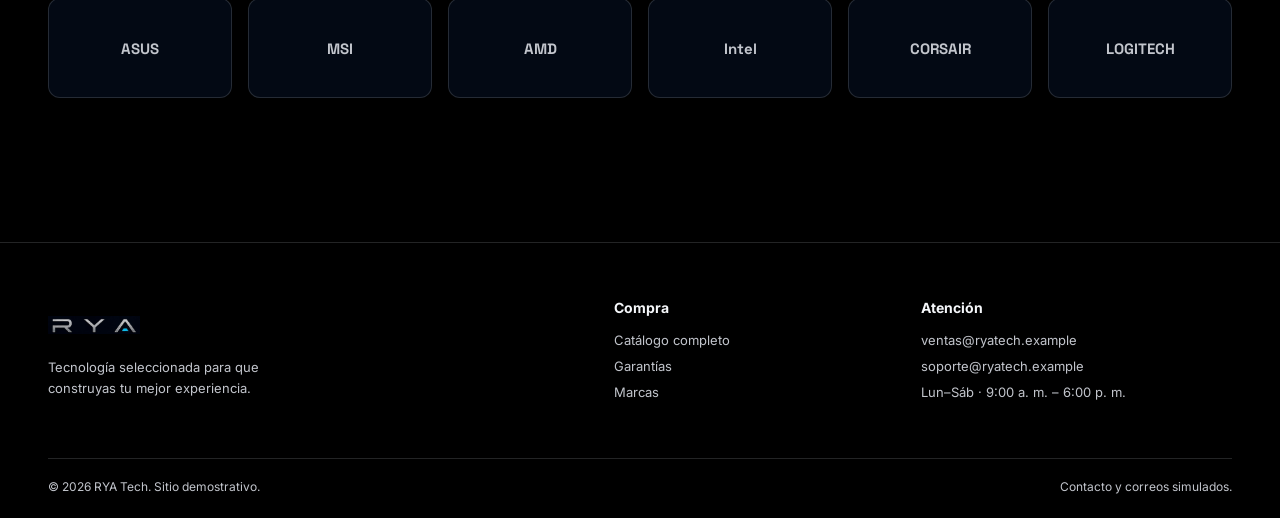
==== commit 75e6f06b: "Cambios de Estilos, colores y css" ====
--- a/src/main/resources/static/index.html
+++ b/src/main/resources/static/index.html
@@ -4,8 +4,7 @@
   <meta charset="UTF-8">
   <meta http-equiv="refresh" content="0; url=html/index.html">
   <title>RYA - Catálogo</title>
-  <!-- Reemplazar este archivo por el favicon oficial de RYA en formato PNG 32x32. -->
-  <link rel="icon" type="image/png" sizes="32x32" href="images/favicon-32.png">
+  <link rel="icon" type="image/jpeg" href="images/Logo%20RYA.jpeg">
 </head>
 <body>
   <p>Cargando el catálogo...</p>
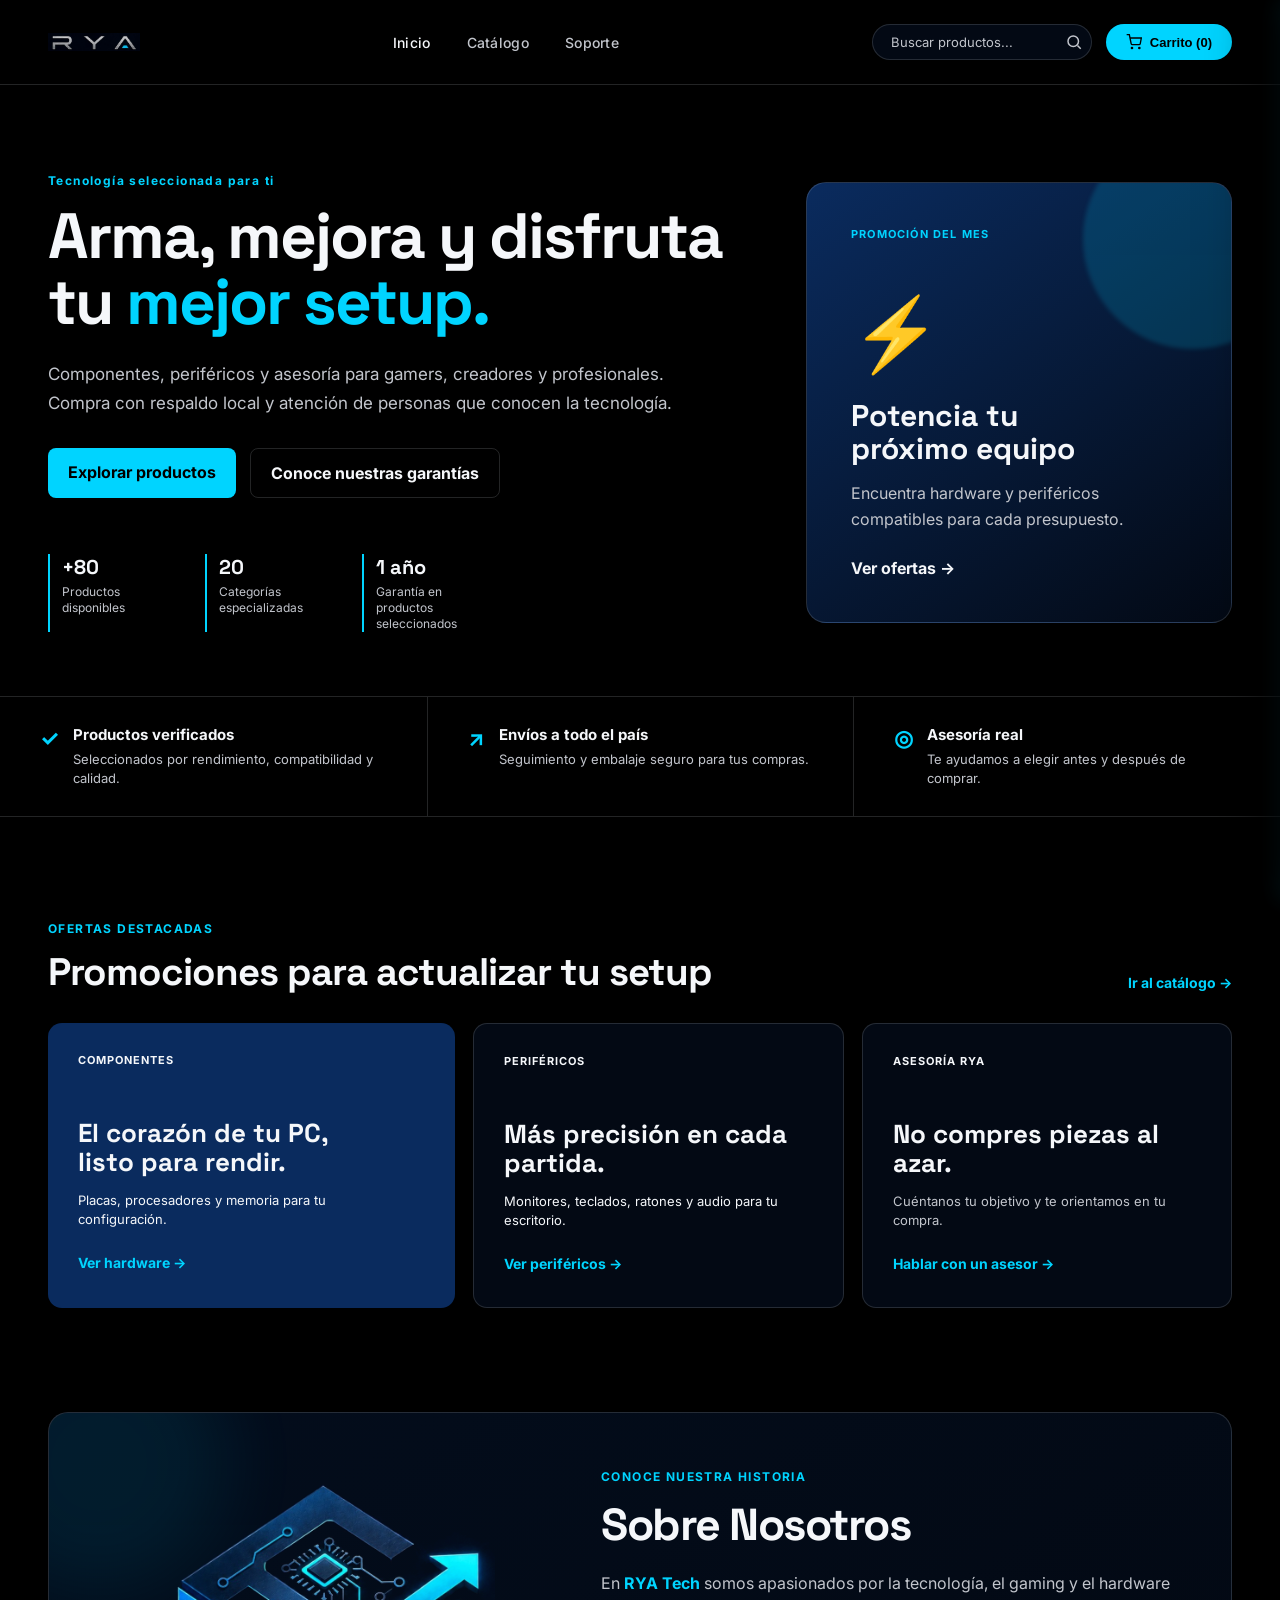
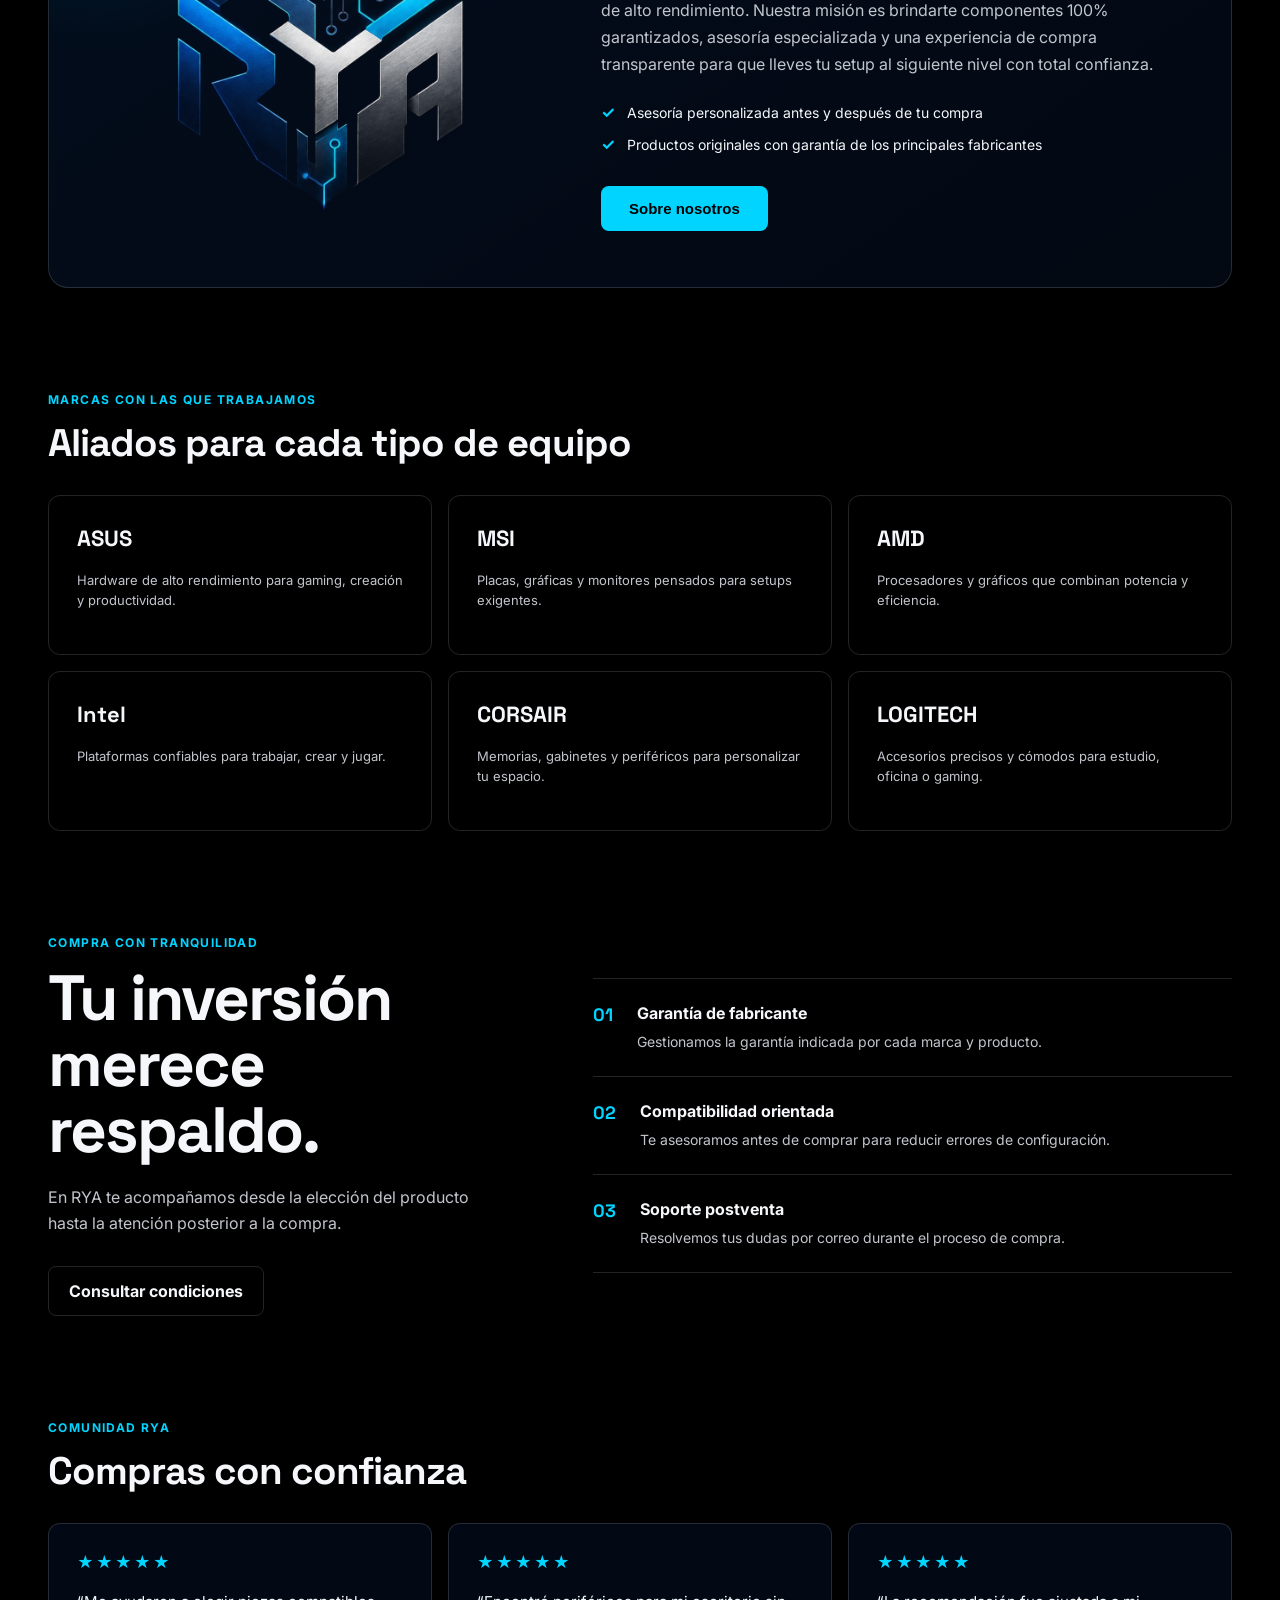
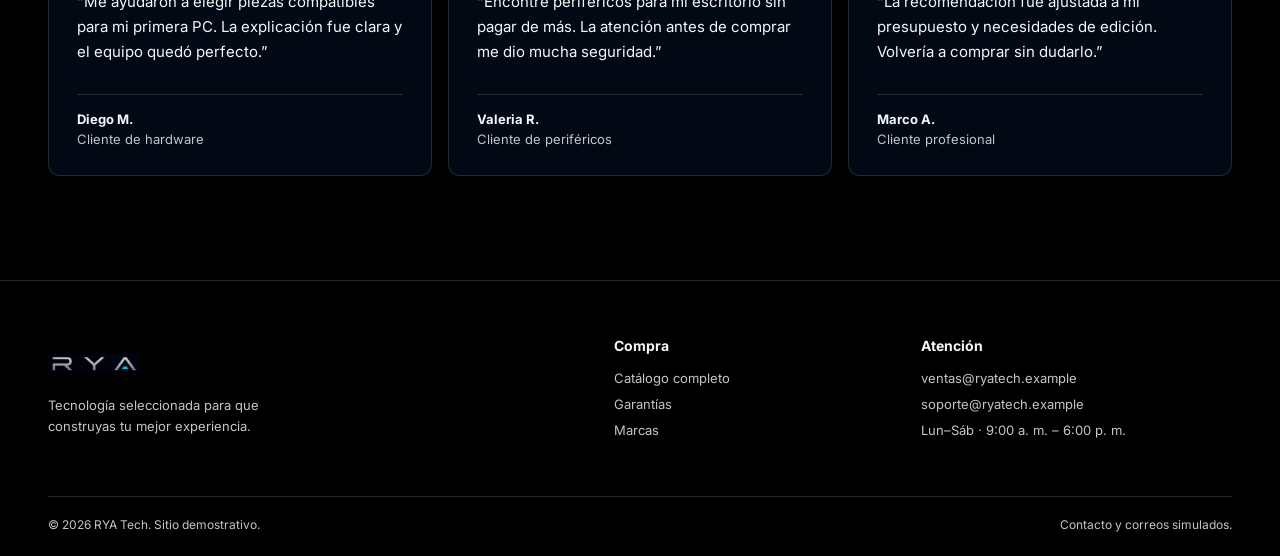
==== commit 1d9ed690: "Conexion Backend-Frontend" ====
--- a/src/main/resources/static/index.html
+++ b/src/main/resources/static/index.html
@@ -2,14 +2,14 @@
 <html lang="es">
 <head>
   <meta charset="UTF-8">
-  <meta http-equiv="refresh" content="0; url=html/index.html">
-  <title>RYA - Catálogo</title>
+  <meta http-equiv="refresh" content="0; url=html/inicio.html">
+  <title>RYA Tech</title>
   <link rel="icon" type="image/jpeg" href="images/Logo%20RYA.jpeg">
 </head>
 <body>
-  <p>Cargando el catálogo...</p>
+  <p>Cargando RYA Tech...</p>
   <script>
-    window.location.replace('html/index.html');
+    window.location.replace('html/inicio.html');
   </script>
 </body>
 </html>
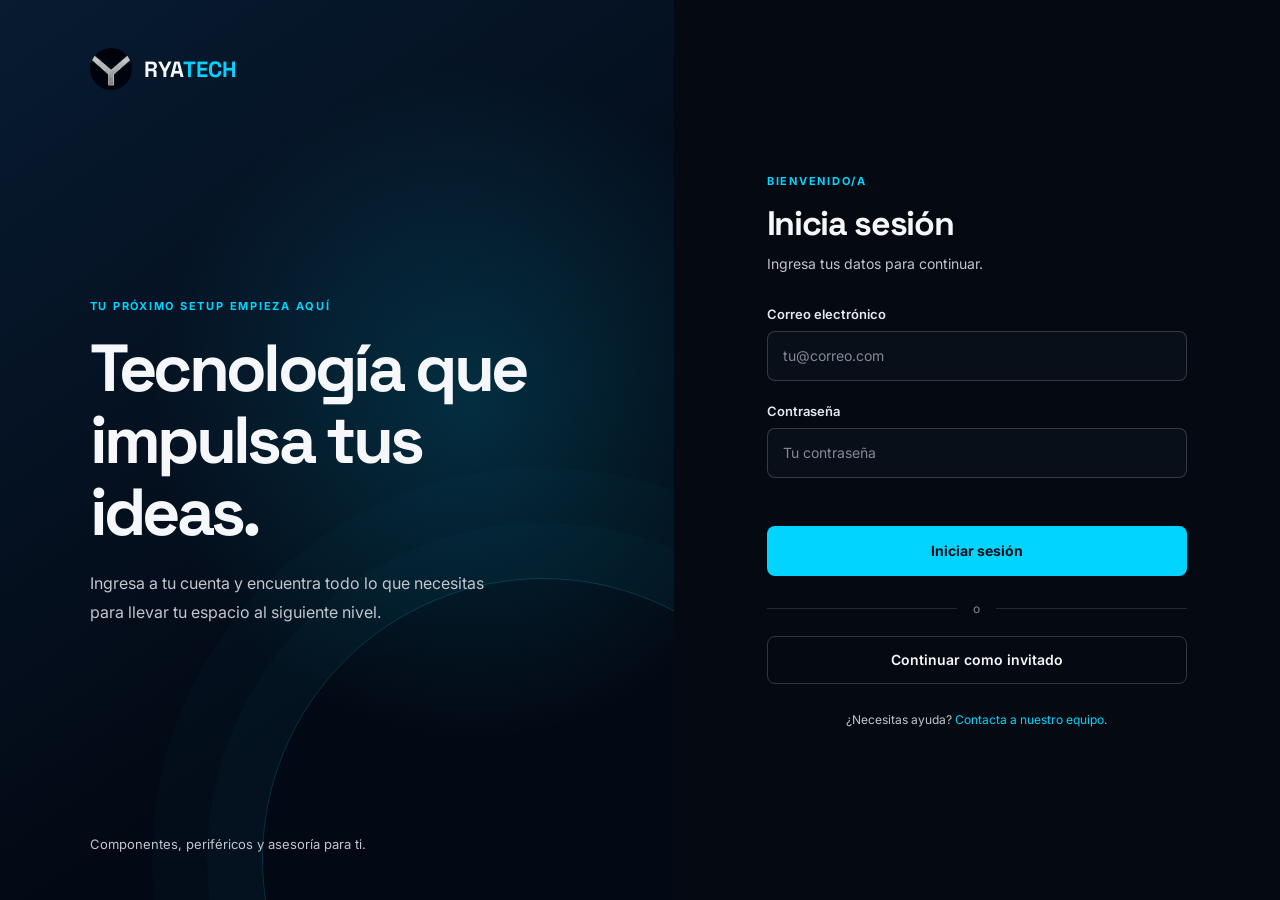
==== commit a8a017fe: "Diego" ====
--- a/src/main/resources/static/index.html
+++ b/src/main/resources/static/index.html
@@ -2,14 +2,14 @@
 <html lang="es">
 <head>
   <meta charset="UTF-8">
-  <meta http-equiv="refresh" content="0; url=html/inicio.html">
+  <meta http-equiv="refresh" content="0; url=html/login.html">
   <title>RYA Tech</title>
   <link rel="icon" type="image/jpeg" href="images/Logo%20RYA.jpeg">
 </head>
 <body>
   <p>Cargando RYA Tech...</p>
   <script>
-    window.location.replace('html/inicio.html');
+    window.location.replace('html/login.html');
   </script>
 </body>
 </html>
